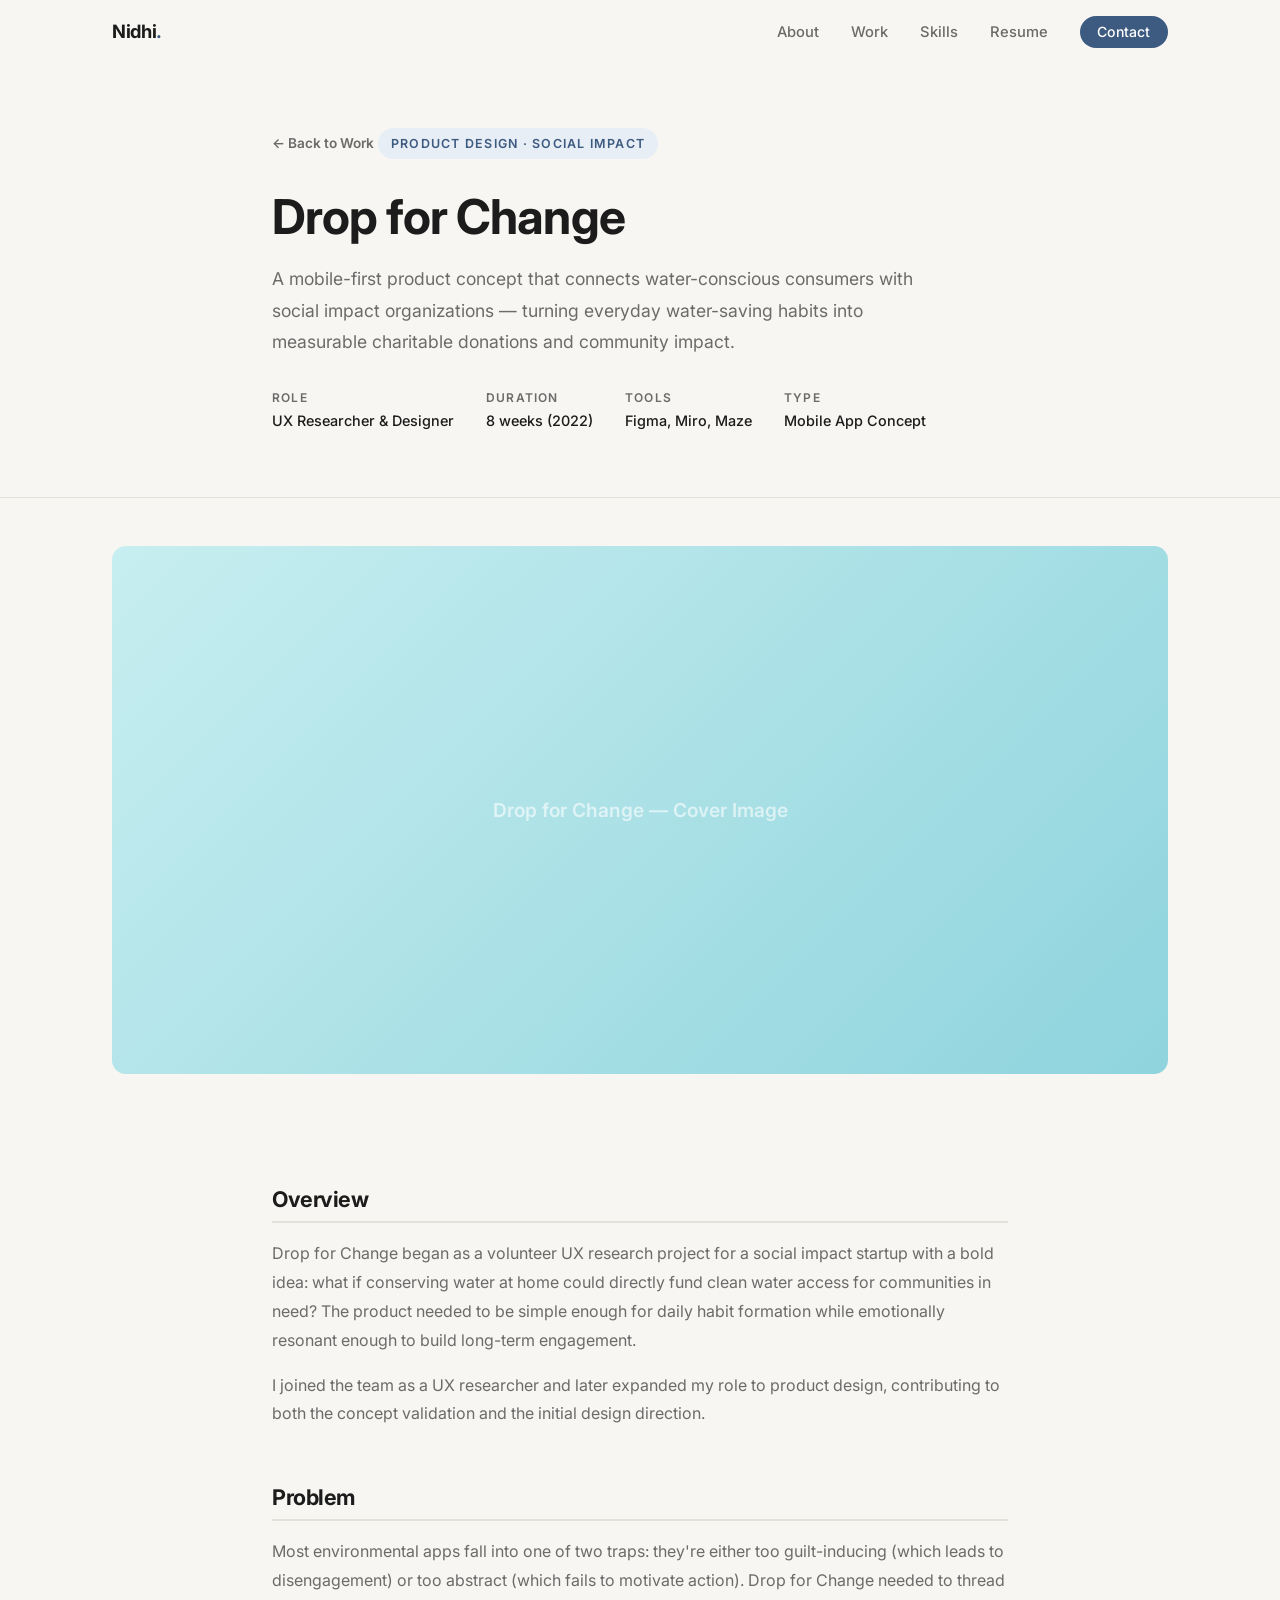
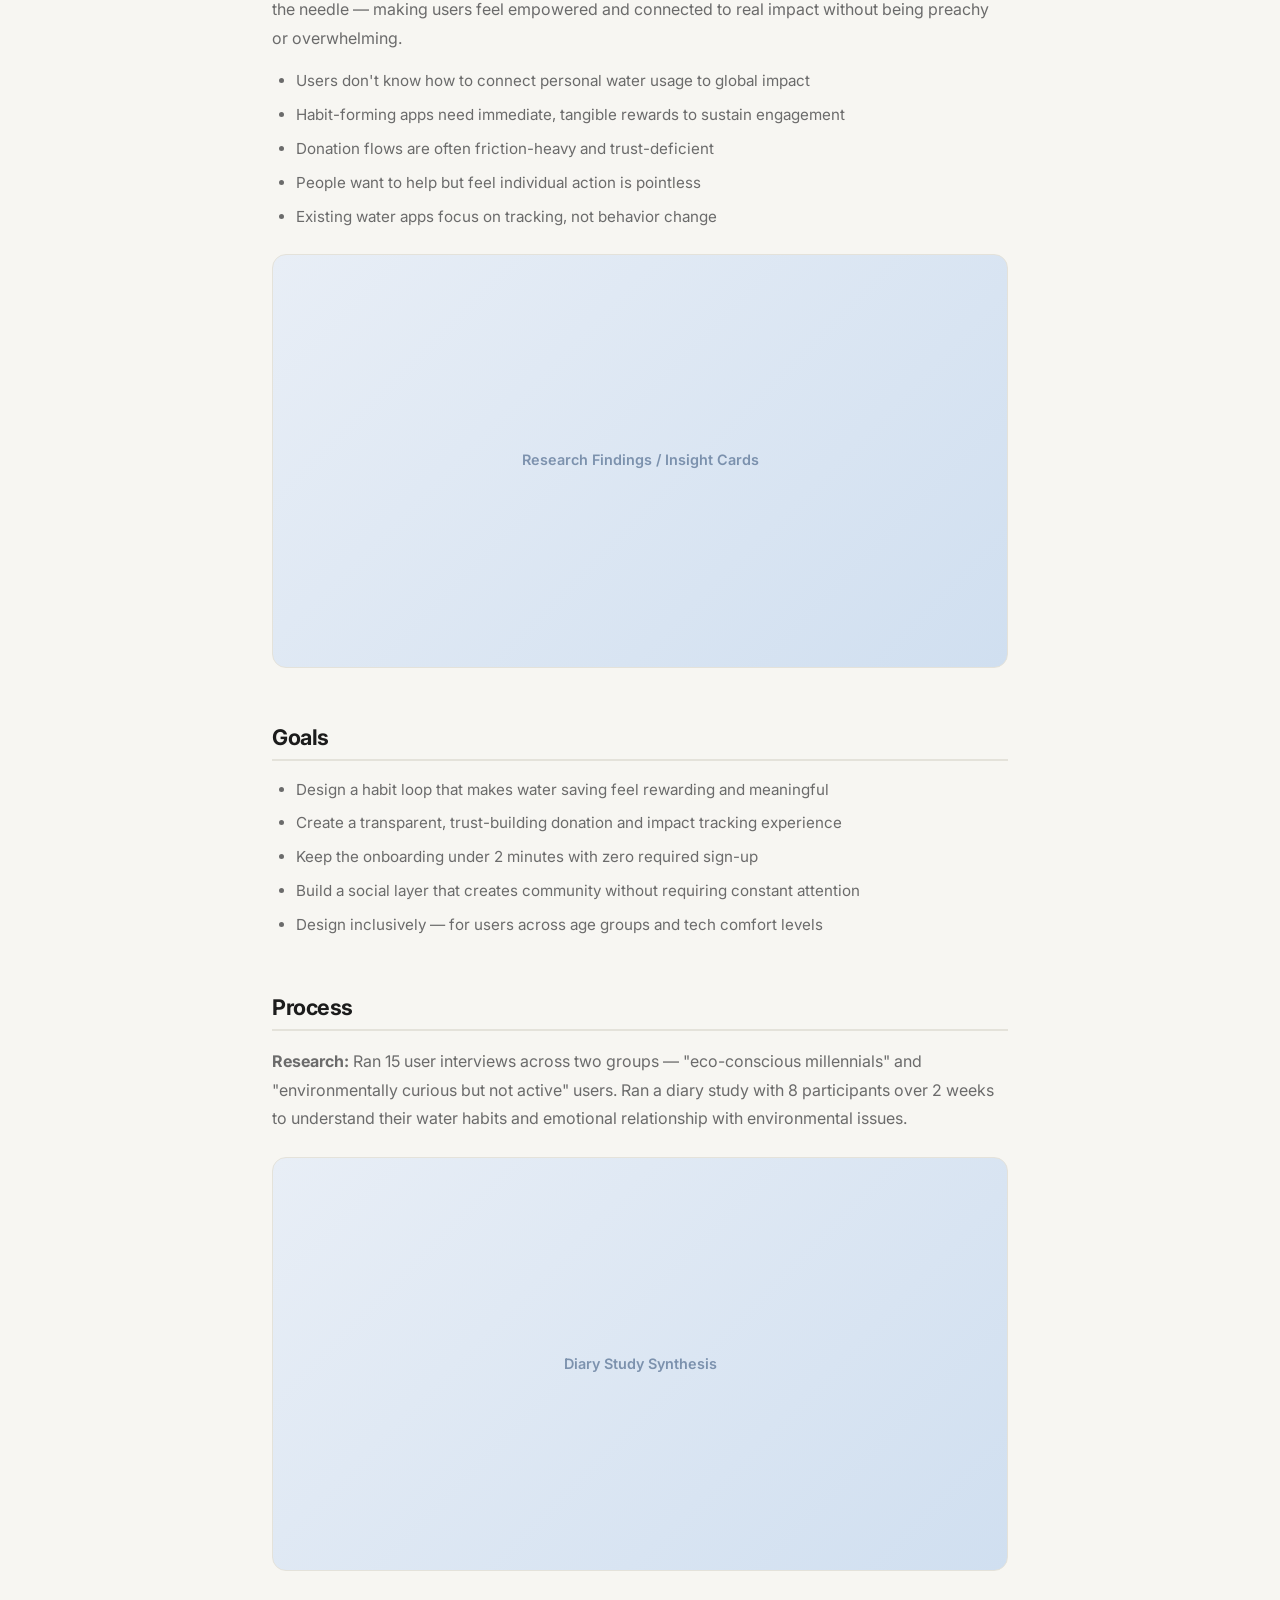
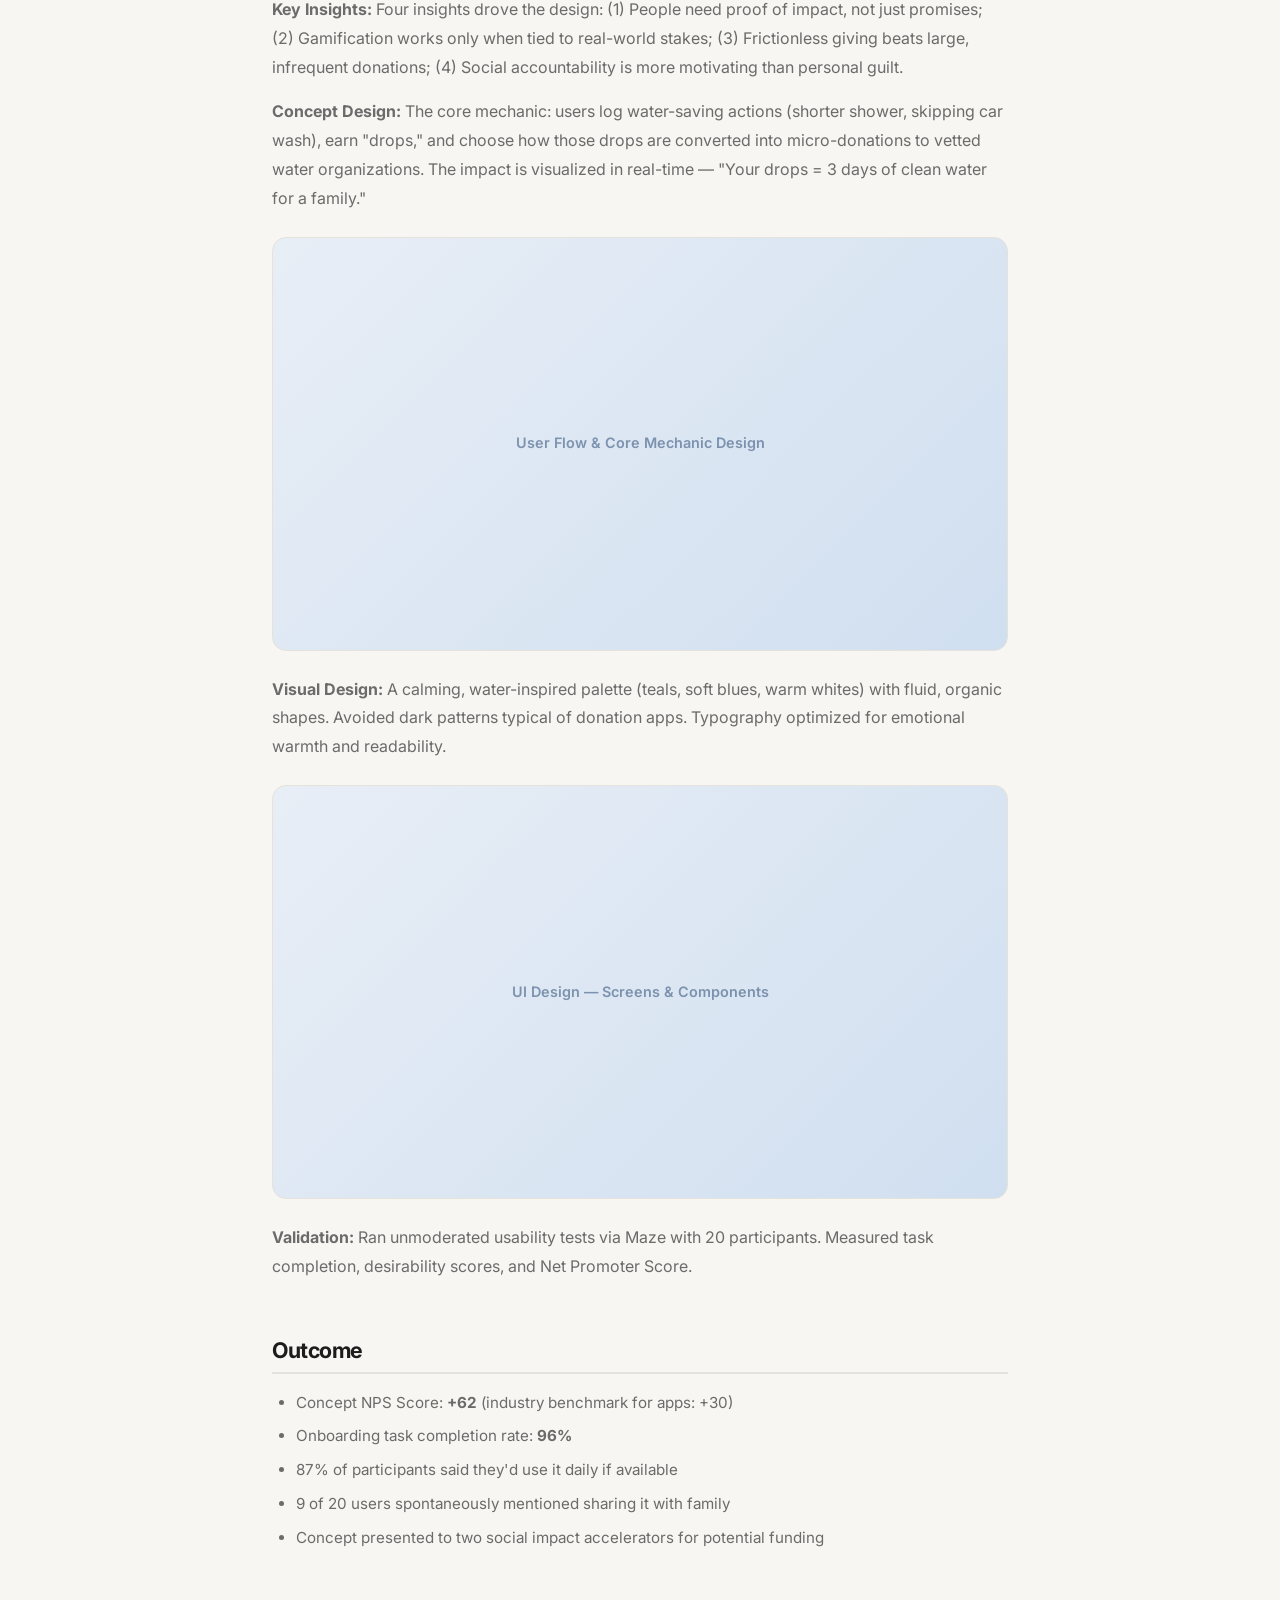
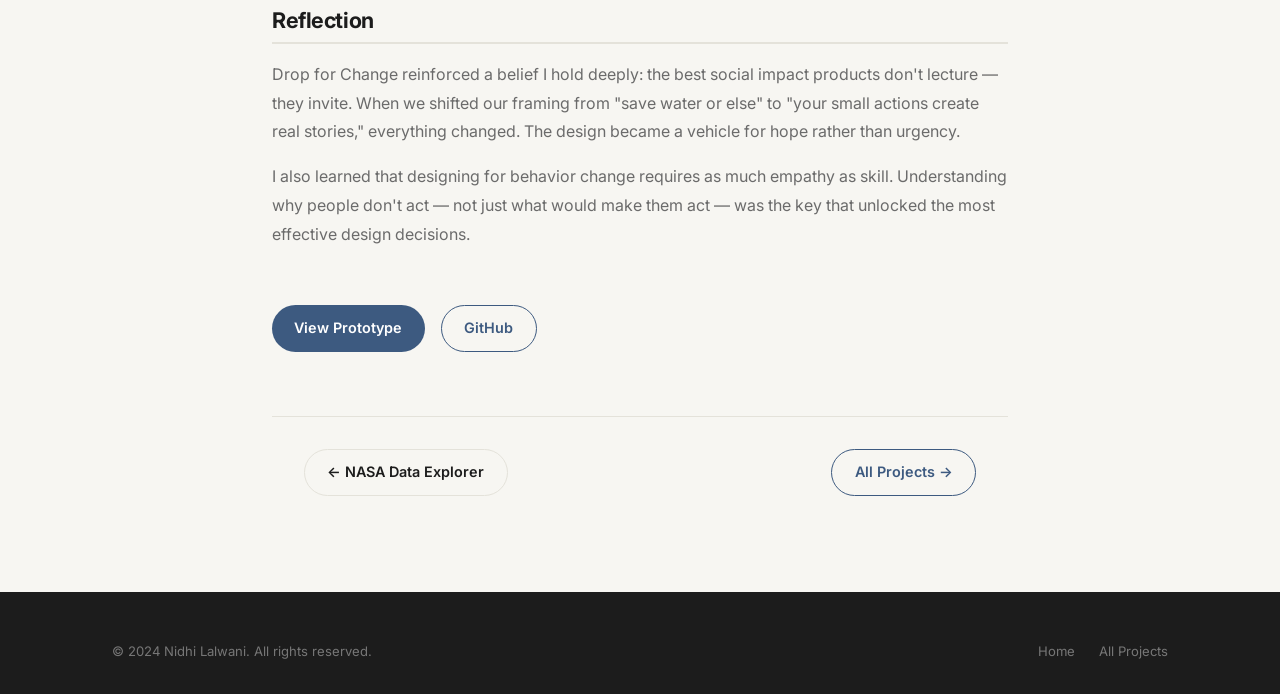
==== projects/drop-for-change.html @ 54950e8b "Add portfolio website: index.html, style.css, script.js, and 5 project pages Agent-Logs-Url: https:/" ====
<!DOCTYPE html>
<html lang="en">
<head>
  <meta charset="UTF-8" />
  <meta name="viewport" content="width=device-width, initial-scale=1.0" />
  <meta name="description" content="Drop for Change — Case Study by Nidhi Lalwani" />
  <title>Drop for Change — Nidhi Lalwani</title>
  <link rel="preconnect" href="https://fonts.googleapis.com" />
  <link rel="preconnect" href="https://fonts.gstatic.com" crossorigin />
  <link href="https://fonts.googleapis.com/css2?family=Inter:wght@400;500;600;700;800&display=swap" rel="stylesheet" />
  <link rel="stylesheet" href="../style.css" />
</head>
<body>

  <!-- Navigation -->
  <nav id="main-nav">
    <div class="nav-inner">
      <a href="../index.html" class="nav-logo">Nidhi<span>.</span></a>
      <ul class="nav-links">
        <li><a href="../index.html#about">About</a></li>
        <li><a href="../index.html#projects">Work</a></li>
        <li><a href="../index.html#skills">Skills</a></li>
        <li><a href="../index.html#resume">Resume</a></li>
        <li><a href="../index.html#contact" class="btn-nav">Contact</a></li>
      </ul>
      <button class="hamburger" id="hamburger" aria-label="Toggle menu">
        <span></span><span></span><span></span>
      </button>
    </div>
    <div class="mobile-nav" id="mobile-nav">
      <a href="../index.html#about">About</a>
      <a href="../index.html#projects">Work</a>
      <a href="../index.html#skills">Skills</a>
      <a href="../index.html#resume">Resume</a>
      <a href="../index.html#contact">Contact</a>
    </div>
  </nav>

  <!-- Project Hero -->
  <div class="project-hero">
    <div class="project-hero-inner">
      <a href="../index.html#projects" class="project-back">← Back to Work</a>
      <span class="project-hero-tag">Product Design · Social Impact</span>
      <h1>Drop for Change</h1>
      <p class="overview">
        A mobile-first product concept that connects water-conscious consumers with
        social impact organizations — turning everyday water-saving habits into
        measurable charitable donations and community impact.
      </p>
      <div class="project-meta">
        <div class="meta-item"><h4>Role</h4><p>UX Researcher &amp; Designer</p></div>
        <div class="meta-item"><h4>Duration</h4><p>8 weeks (2022)</p></div>
        <div class="meta-item"><h4>Tools</h4><p>Figma, Miro, Maze</p></div>
        <div class="meta-item"><h4>Type</h4><p>Mobile App Concept</p></div>
      </div>
    </div>
  </div>

  <!-- Cover Image -->
  <div class="container">
    <div class="project-cover">
      <div class="project-cover-placeholder placeholder-teal" style="border-radius: 14px;">
        Drop for Change — Cover Image
      </div>
    </div>
  </div>

  <!-- Project Content -->
  <div class="project-content">

    <div class="project-section fade-in">
      <h2>Overview</h2>
      <p>
        Drop for Change began as a volunteer UX research project for a social
        impact startup with a bold idea: what if conserving water at home could
        directly fund clean water access for communities in need? The product
        needed to be simple enough for daily habit formation while emotionally
        resonant enough to build long-term engagement.
      </p>
      <p>
        I joined the team as a UX researcher and later expanded my role to
        product design, contributing to both the concept validation and the
        initial design direction.
      </p>
    </div>

    <div class="project-section fade-in">
      <h2>Problem</h2>
      <p>
        Most environmental apps fall into one of two traps: they're either
        too guilt-inducing (which leads to disengagement) or too abstract
        (which fails to motivate action). Drop for Change needed to thread
        the needle — making users feel empowered and connected to real impact
        without being preachy or overwhelming.
      </p>
      <ul>
        <li>Users don't know how to connect personal water usage to global impact</li>
        <li>Habit-forming apps need immediate, tangible rewards to sustain engagement</li>
        <li>Donation flows are often friction-heavy and trust-deficient</li>
        <li>People want to help but feel individual action is pointless</li>
        <li>Existing water apps focus on tracking, not behavior change</li>
      </ul>
      <div class="img-placeholder-block"><span>Research Findings / Insight Cards</span></div>
    </div>

    <div class="project-section fade-in">
      <h2>Goals</h2>
      <ul>
        <li>Design a habit loop that makes water saving feel rewarding and meaningful</li>
        <li>Create a transparent, trust-building donation and impact tracking experience</li>
        <li>Keep the onboarding under 2 minutes with zero required sign-up</li>
        <li>Build a social layer that creates community without requiring constant attention</li>
        <li>Design inclusively — for users across age groups and tech comfort levels</li>
      </ul>
    </div>

    <div class="project-section fade-in">
      <h2>Process</h2>
      <p>
        <strong>Research:</strong> Ran 15 user interviews across two groups — "eco-conscious
        millennials" and "environmentally curious but not active" users. Ran a diary study
        with 8 participants over 2 weeks to understand their water habits and emotional
        relationship with environmental issues.
      </p>
      <div class="img-placeholder-block"><span>Diary Study Synthesis</span></div>
      <p>
        <strong>Key Insights:</strong> Four insights drove the design: (1) People need
        proof of impact, not just promises; (2) Gamification works only when tied to
        real-world stakes; (3) Frictionless giving beats large, infrequent donations;
        (4) Social accountability is more motivating than personal guilt.
      </p>
      <p>
        <strong>Concept Design:</strong> The core mechanic: users log water-saving actions
        (shorter shower, skipping car wash), earn "drops," and choose how those drops
        are converted into micro-donations to vetted water organizations. The impact
        is visualized in real-time — "Your drops = 3 days of clean water for a family."
      </p>
      <div class="img-placeholder-block"><span>User Flow & Core Mechanic Design</span></div>
      <p>
        <strong>Visual Design:</strong> A calming, water-inspired palette (teals, soft blues,
        warm whites) with fluid, organic shapes. Avoided dark patterns typical of
        donation apps. Typography optimized for emotional warmth and readability.
      </p>
      <div class="img-placeholder-block"><span>UI Design — Screens & Components</span></div>
      <p>
        <strong>Validation:</strong> Ran unmoderated usability tests via Maze with 20
        participants. Measured task completion, desirability scores, and Net Promoter Score.
      </p>
    </div>

    <div class="project-section fade-in">
      <h2>Outcome</h2>
      <ul>
        <li>Concept NPS Score: <strong>+62</strong> (industry benchmark for apps: +30)</li>
        <li>Onboarding task completion rate: <strong>96%</strong></li>
        <li>87% of participants said they'd use it daily if available</li>
        <li>9 of 20 users spontaneously mentioned sharing it with family</li>
        <li>Concept presented to two social impact accelerators for potential funding</li>
      </ul>
    </div>

    <div class="project-section fade-in">
      <h2>Reflection</h2>
      <p>
        Drop for Change reinforced a belief I hold deeply: the best social impact
        products don't lecture — they invite. When we shifted our framing from
        "save water or else" to "your small actions create real stories," everything
        changed. The design became a vehicle for hope rather than urgency.
      </p>
      <p>
        I also learned that designing for behavior change requires as much empathy
        as skill. Understanding why people don't act — not just what would make
        them act — was the key that unlocked the most effective design decisions.
      </p>
    </div>

    <div class="project-cta fade-in">
      <a href="#" class="btn btn-primary">View Prototype</a>
      <a href="https://github.com/nidhilalwani01" target="_blank" rel="noopener" class="btn btn-outline">GitHub</a>
    </div>

    <div class="project-nav">
      <a href="nasa-data-explorer.html" class="btn btn-ghost">← NASA Data Explorer</a>
      <a href="../index.html#projects" class="btn btn-outline">All Projects →</a>
    </div>
  </div>

  <footer>
    <div class="footer-inner">
      <div class="footer-bottom" style="border-top:none; padding-top:0;">
        <p>&copy; 2024 Nidhi Lalwani. All rights reserved.</p>
        <div class="footer-bottom-links">
          <a href="../index.html">Home</a>
          <a href="../index.html#projects">All Projects</a>
        </div>
      </div>
    </div>
  </footer>

  <script src="../script.js"></script>
</body>
</html>
---- style.css ----
/* ===========================
   CSS Variables & Reset
   =========================== */
:root {
  --bg: #f7f6f2;
  --bg-alt: #ffffff;
  --text: #1c1c1c;
  --text-muted: #6b6b6b;
  --accent: #3d5a80;
  --accent-light: #e8eef6;
  --border: #e4e2da;
  --shadow: 0 2px 16px rgba(0, 0, 0, 0.07);
  --shadow-hover: 0 6px 28px rgba(0, 0, 0, 0.13);
  --radius: 14px;
  --radius-sm: 8px;
  --font: 'Inter', -apple-system, BlinkMacSystemFont, 'Segoe UI', sans-serif;
  --transition: 0.25s ease;
}

*, *::before, *::after {
  box-sizing: border-box;
  margin: 0;
  padding: 0;
}

html {
  scroll-behavior: smooth;
  font-size: 16px;
}

body {
  font-family: var(--font);
  background-color: var(--bg);
  color: var(--text);
  line-height: 1.7;
  -webkit-font-smoothing: antialiased;
}

img {
  max-width: 100%;
  display: block;
}

a {
  color: inherit;
  text-decoration: none;
}

ul {
  list-style: none;
}

/* ===========================
   Typography
   =========================== */
h1, h2, h3, h4 {
  line-height: 1.25;
  font-weight: 700;
  letter-spacing: -0.02em;
}

h1 { font-size: clamp(2.2rem, 5vw, 3.8rem); }
h2 { font-size: clamp(1.6rem, 3vw, 2.4rem); }
h3 { font-size: 1.2rem; }

p {
  color: var(--text-muted);
  font-size: 1rem;
}

.section-label {
  font-size: 0.78rem;
  font-weight: 600;
  letter-spacing: 0.12em;
  text-transform: uppercase;
  color: var(--accent);
  margin-bottom: 0.5rem;
}

.section-title {
  margin-bottom: 1rem;
}

.section-desc {
  max-width: 540px;
  margin-bottom: 3rem;
  font-size: 1.05rem;
}

/* ===========================
   Layout
   =========================== */
.container {
  max-width: 1120px;
  margin: 0 auto;
  padding: 0 2rem;
}

section {
  padding: 5rem 0;
}

/* ===========================
   Navigation
   =========================== */
nav {
  position: fixed;
  top: 0;
  left: 0;
  right: 0;
  z-index: 1000;
  background: rgba(247, 246, 242, 0.92);
  backdrop-filter: blur(12px);
  -webkit-backdrop-filter: blur(12px);
  border-bottom: 1px solid transparent;
  transition: border-color var(--transition), box-shadow var(--transition);
}

nav.scrolled {
  border-color: var(--border);
  box-shadow: 0 1px 12px rgba(0,0,0,0.06);
}

.nav-inner {
  display: flex;
  align-items: center;
  justify-content: space-between;
  max-width: 1120px;
  margin: 0 auto;
  padding: 0 2rem;
  height: 64px;
}

.nav-logo {
  font-size: 1.15rem;
  font-weight: 700;
  color: var(--text);
  letter-spacing: -0.02em;
}

.nav-logo span {
  color: var(--accent);
}

.nav-links {
  display: flex;
  align-items: center;
  gap: 2rem;
}

.nav-links a {
  font-size: 0.92rem;
  font-weight: 500;
  color: var(--text-muted);
  transition: color var(--transition);
}

.nav-links a:hover {
  color: var(--text);
}

.nav-links .btn-nav {
  background: var(--accent);
  color: #fff;
  padding: 0.45rem 1.1rem;
  border-radius: 50px;
  font-size: 0.88rem;
  transition: opacity var(--transition);
}

.nav-links .btn-nav:hover {
  opacity: 0.85;
  color: #fff;
}

/* Hamburger */
.hamburger {
  display: none;
  flex-direction: column;
  gap: 5px;
  cursor: pointer;
  padding: 4px;
  background: none;
  border: none;
}

.hamburger span {
  display: block;
  width: 24px;
  height: 2px;
  background: var(--text);
  border-radius: 2px;
  transition: transform var(--transition), opacity var(--transition);
}

.hamburger.active span:nth-child(1) {
  transform: translateY(7px) rotate(45deg);
}
.hamburger.active span:nth-child(2) {
  opacity: 0;
}
.hamburger.active span:nth-child(3) {
  transform: translateY(-7px) rotate(-45deg);
}

/* Mobile nav */
.mobile-nav {
  display: none;
  flex-direction: column;
  background: var(--bg-alt);
  border-top: 1px solid var(--border);
  padding: 1.5rem 2rem;
  gap: 1.2rem;
}

.mobile-nav.open {
  display: flex;
}

.mobile-nav a {
  font-size: 1rem;
  font-weight: 500;
  color: var(--text-muted);
  transition: color var(--transition);
}

.mobile-nav a:hover {
  color: var(--text);
}

/* ===========================
   Buttons
   =========================== */
.btn {
  display: inline-flex;
  align-items: center;
  gap: 0.5rem;
  padding: 0.65rem 1.4rem;
  border-radius: 50px;
  font-size: 0.9rem;
  font-weight: 600;
  cursor: pointer;
  transition: all var(--transition);
  border: none;
  text-decoration: none;
}

.btn-primary {
  background: var(--accent);
  color: #fff;
}

.btn-primary:hover {
  opacity: 0.88;
  transform: translateY(-1px);
}

.btn-outline {
  background: transparent;
  color: var(--accent);
  border: 1.5px solid var(--accent);
}

.btn-outline:hover {
  background: var(--accent-light);
  transform: translateY(-1px);
}

.btn-ghost {
  background: var(--bg);
  color: var(--text);
  border: 1.5px solid var(--border);
}

.btn-ghost:hover {
  background: var(--border);
  transform: translateY(-1px);
}

/* ===========================
   Hero Section
   =========================== */
#hero {
  min-height: 100vh;
  display: flex;
  align-items: center;
  padding-top: 64px;
  background: var(--bg);
}

.hero-inner {
  display: grid;
  grid-template-columns: 1fr 1fr;
  gap: 4rem;
  align-items: center;
}

.hero-content {
  max-width: 560px;
}

.hero-badge {
  display: inline-flex;
  align-items: center;
  gap: 0.5rem;
  background: var(--accent-light);
  color: var(--accent);
  padding: 0.35rem 0.9rem;
  border-radius: 50px;
  font-size: 0.82rem;
  font-weight: 600;
  margin-bottom: 1.5rem;
}

.hero-badge::before {
  content: '';
  display: block;
  width: 6px;
  height: 6px;
  border-radius: 50%;
  background: var(--accent);
}

.hero-title {
  margin-bottom: 1.2rem;
}

.hero-title em {
  font-style: normal;
  color: var(--accent);
}

.hero-desc {
  font-size: 1.1rem;
  margin-bottom: 2rem;
  max-width: 480px;
}

.hero-cta {
  display: flex;
  gap: 1rem;
  flex-wrap: wrap;
}

.hero-image {
  position: relative;
}

.hero-image-placeholder {
  width: 100%;
  aspect-ratio: 4/5;
  background: linear-gradient(135deg, var(--accent-light) 0%, #d9e5f3 100%);
  border-radius: var(--radius);
  display: flex;
  align-items: center;
  justify-content: center;
  overflow: hidden;
}

.hero-image-placeholder .initials {
  font-size: 5rem;
  font-weight: 800;
  color: var(--accent);
  opacity: 0.3;
  letter-spacing: -0.04em;
}

.hero-stats {
  display: flex;
  gap: 2rem;
  margin-top: 3rem;
  flex-wrap: wrap;
}

.stat {
  display: flex;
  flex-direction: column;
}

.stat-number {
  font-size: 1.8rem;
  font-weight: 800;
  color: var(--text);
  letter-spacing: -0.03em;
}

.stat-label {
  font-size: 0.82rem;
  color: var(--text-muted);
}

/* ===========================
   About Section
   =========================== */
#about {
  background: var(--bg-alt);
}

.about-inner {
  display: grid;
  grid-template-columns: 1fr 1fr;
  gap: 5rem;
  align-items: start;
}

.about-image-placeholder {
  width: 100%;
  aspect-ratio: 3/4;
  background: linear-gradient(160deg, #e8eef6 0%, #d0dff0 100%);
  border-radius: var(--radius);
  display: flex;
  align-items: center;
  justify-content: center;
}

.about-image-placeholder .initials {
  font-size: 4rem;
  font-weight: 800;
  color: var(--accent);
  opacity: 0.3;
  letter-spacing: -0.04em;
}

.about-text p {
  margin-bottom: 1.2rem;
}

.about-highlights {
  margin-top: 2rem;
  display: grid;
  grid-template-columns: 1fr 1fr;
  gap: 1rem;
}

.highlight-item {
  background: var(--bg);
  border: 1px solid var(--border);
  border-radius: var(--radius-sm);
  padding: 1rem;
}

.highlight-item h4 {
  font-size: 0.9rem;
  font-weight: 600;
  margin-bottom: 0.25rem;
}

.highlight-item p {
  font-size: 0.82rem;
  color: var(--text-muted);
}

/* ===========================
   Projects Section
   =========================== */
#projects {
  background: var(--bg);
}

.projects-grid {
  display: grid;
  grid-template-columns: repeat(3, 1fr);
  gap: 1.5rem;
}

.projects-grid .project-card:first-child,
.projects-grid .project-card:nth-child(2) {
  grid-column: span 1;
}

/* Make first two cards larger */
.projects-featured {
  display: grid;
  grid-template-columns: 1fr 1fr;
  gap: 1.5rem;
  margin-bottom: 1.5rem;
}

.projects-row {
  display: grid;
  grid-template-columns: repeat(3, 1fr);
  gap: 1.5rem;
}

.project-card {
  background: var(--bg-alt);
  border: 1px solid var(--border);
  border-radius: var(--radius);
  overflow: hidden;
  transition: box-shadow var(--transition), transform var(--transition);
  display: flex;
  flex-direction: column;
}

.project-card:hover {
  box-shadow: var(--shadow-hover);
  transform: translateY(-4px);
}

.project-img {
  width: 100%;
  aspect-ratio: 16/10;
  object-fit: cover;
  display: block;
}

.project-img-placeholder {
  width: 100%;
  aspect-ratio: 16/10;
  display: flex;
  align-items: center;
  justify-content: center;
  font-size: 2.5rem;
  font-weight: 800;
  letter-spacing: -0.03em;
  opacity: 0.4;
}

.placeholder-blue   { background: linear-gradient(135deg, #c7d9f0, #9db8dd); color: #3d5a80; }
.placeholder-green  { background: linear-gradient(135deg, #c4e0d0, #8fc4a8); color: #2d6a4f; }
.placeholder-purple { background: linear-gradient(135deg, #d4c7f0, #b39bdd); color: #5a3d80; }
.placeholder-orange { background: linear-gradient(135deg, #f0dfc7, #ddb889); color: #7a4e1a; }
.placeholder-teal   { background: linear-gradient(135deg, #c7eef0, #8fd4dd); color: #1a6b7a; }

.project-body {
  padding: 1.4rem;
  display: flex;
  flex-direction: column;
  flex: 1;
}

.project-tag {
  font-size: 0.74rem;
  font-weight: 600;
  letter-spacing: 0.08em;
  text-transform: uppercase;
  color: var(--accent);
  margin-bottom: 0.5rem;
}

.project-title {
  font-size: 1.05rem;
  font-weight: 700;
  margin-bottom: 0.5rem;
  color: var(--text);
}

.project-desc {
  font-size: 0.88rem;
  color: var(--text-muted);
  line-height: 1.6;
  flex: 1;
  margin-bottom: 1rem;
}

.project-card .btn {
  align-self: flex-start;
  font-size: 0.82rem;
  padding: 0.5rem 1rem;
}

/* ===========================
   Skills Section
   =========================== */
#skills {
  background: var(--bg-alt);
}

.skills-inner {
  display: grid;
  grid-template-columns: 1fr 2fr;
  gap: 5rem;
  align-items: start;
}

.skills-categories {
  display: flex;
  flex-direction: column;
  gap: 2.5rem;
}

.skill-category h3 {
  font-size: 1rem;
  font-weight: 700;
  margin-bottom: 1rem;
  color: var(--text);
}

.skill-tags {
  display: flex;
  flex-wrap: wrap;
  gap: 0.5rem;
}

.skill-tag {
  background: var(--bg);
  border: 1px solid var(--border);
  color: var(--text);
  font-size: 0.82rem;
  font-weight: 500;
  padding: 0.35rem 0.8rem;
  border-radius: 50px;
  transition: all var(--transition);
}

.skill-tag:hover {
  background: var(--accent-light);
  border-color: var(--accent);
  color: var(--accent);
}

.skills-tools {
  display: grid;
  grid-template-columns: repeat(4, 1fr);
  gap: 1rem;
}

.tool-item {
  background: var(--bg);
  border: 1px solid var(--border);
  border-radius: var(--radius-sm);
  padding: 1.2rem 1rem;
  text-align: center;
  transition: all var(--transition);
}

.tool-item:hover {
  border-color: var(--accent);
  background: var(--accent-light);
}

.tool-icon {
  font-size: 1.8rem;
  margin-bottom: 0.5rem;
}

.tool-name {
  font-size: 0.82rem;
  font-weight: 600;
  color: var(--text);
}

/* ===========================
   Resume Section
   =========================== */
#resume {
  background: var(--bg);
}

.resume-inner {
  display: grid;
  grid-template-columns: 1fr 1fr;
  gap: 4rem;
}

.resume-col h3 {
  font-size: 1.1rem;
  font-weight: 700;
  margin-bottom: 1.5rem;
  padding-bottom: 0.75rem;
  border-bottom: 2px solid var(--border);
}

.timeline {
  display: flex;
  flex-direction: column;
  gap: 1.5rem;
}

.timeline-item {
  position: relative;
  padding-left: 1.2rem;
  border-left: 2px solid var(--border);
}

.timeline-item::before {
  content: '';
  position: absolute;
  left: -5px;
  top: 6px;
  width: 8px;
  height: 8px;
  border-radius: 50%;
  background: var(--accent);
}

.timeline-date {
  font-size: 0.78rem;
  font-weight: 600;
  color: var(--accent);
  margin-bottom: 0.2rem;
  letter-spacing: 0.05em;
}

.timeline-title {
  font-size: 0.95rem;
  font-weight: 700;
  margin-bottom: 0.15rem;
}

.timeline-org {
  font-size: 0.85rem;
  color: var(--text-muted);
  margin-bottom: 0.4rem;
}

.timeline-desc {
  font-size: 0.83rem;
  color: var(--text-muted);
  line-height: 1.5;
}

.resume-download {
  margin-top: 3rem;
  display: flex;
  justify-content: center;
}

/* ===========================
   Contact Section
   =========================== */
#contact {
  background: var(--bg-alt);
}

.contact-inner {
  display: grid;
  grid-template-columns: 1fr 1fr;
  gap: 5rem;
  align-items: start;
}

.contact-info {
  display: flex;
  flex-direction: column;
  gap: 1.5rem;
}

.contact-item {
  display: flex;
  align-items: flex-start;
  gap: 1rem;
}

.contact-icon {
  width: 42px;
  height: 42px;
  background: var(--accent-light);
  border-radius: var(--radius-sm);
  display: flex;
  align-items: center;
  justify-content: center;
  font-size: 1.1rem;
  flex-shrink: 0;
}

.contact-item-text h4 {
  font-size: 0.88rem;
  font-weight: 700;
  margin-bottom: 0.15rem;
}

.contact-item-text p {
  font-size: 0.85rem;
  color: var(--text-muted);
}

.contact-item-text a {
  font-size: 0.85rem;
  color: var(--accent);
}

.social-links {
  display: flex;
  gap: 0.75rem;
  margin-top: 0.5rem;
}

.social-link {
  width: 38px;
  height: 38px;
  border: 1.5px solid var(--border);
  border-radius: var(--radius-sm);
  display: flex;
  align-items: center;
  justify-content: center;
  font-size: 0.9rem;
  color: var(--text-muted);
  transition: all var(--transition);
}

.social-link:hover {
  border-color: var(--accent);
  color: var(--accent);
  background: var(--accent-light);
}

/* Contact Form */
.contact-form {
  display: flex;
  flex-direction: column;
  gap: 1rem;
}

.form-row {
  display: grid;
  grid-template-columns: 1fr 1fr;
  gap: 1rem;
}

.form-group {
  display: flex;
  flex-direction: column;
  gap: 0.4rem;
}

.form-group label {
  font-size: 0.82rem;
  font-weight: 600;
  color: var(--text);
}

.form-group input,
.form-group textarea,
.form-group select {
  padding: 0.7rem 1rem;
  border: 1.5px solid var(--border);
  border-radius: var(--radius-sm);
  background: var(--bg);
  font-family: var(--font);
  font-size: 0.9rem;
  color: var(--text);
  transition: border-color var(--transition), box-shadow var(--transition);
  outline: none;
}

.form-group input:focus,
.form-group textarea:focus {
  border-color: var(--accent);
  box-shadow: 0 0 0 3px rgba(61, 90, 128, 0.1);
}

.form-group textarea {
  resize: vertical;
  min-height: 120px;
}

.form-submit {
  align-self: flex-start;
}

/* ===========================
   Footer
   =========================== */
footer {
  background: var(--text);
  color: rgba(255,255,255,0.7);
  padding: 3rem 0 2rem;
}

.footer-inner {
  max-width: 1120px;
  margin: 0 auto;
  padding: 0 2rem;
}

.footer-top {
  display: flex;
  justify-content: space-between;
  align-items: flex-start;
  gap: 2rem;
  margin-bottom: 2.5rem;
  flex-wrap: wrap;
}

.footer-logo {
  font-size: 1.2rem;
  font-weight: 700;
  color: #fff;
  letter-spacing: -0.02em;
}

.footer-logo span {
  color: #8ab4e0;
}

.footer-tagline {
  font-size: 0.85rem;
  color: rgba(255,255,255,0.5);
  margin-top: 0.3rem;
}

.footer-links {
  display: flex;
  gap: 3rem;
  flex-wrap: wrap;
}

.footer-col h4 {
  font-size: 0.8rem;
  font-weight: 600;
  letter-spacing: 0.1em;
  text-transform: uppercase;
  color: rgba(255,255,255,0.4);
  margin-bottom: 1rem;
}

.footer-col ul {
  display: flex;
  flex-direction: column;
  gap: 0.6rem;
}

.footer-col ul li a {
  font-size: 0.88rem;
  color: rgba(255,255,255,0.7);
  transition: color var(--transition);
}

.footer-col ul li a:hover {
  color: #fff;
}

.footer-bottom {
  border-top: 1px solid rgba(255,255,255,0.1);
  padding-top: 1.5rem;
  display: flex;
  justify-content: space-between;
  align-items: center;
  flex-wrap: wrap;
  gap: 1rem;
}

.footer-bottom p {
  font-size: 0.82rem;
  color: rgba(255,255,255,0.4);
}

.footer-bottom-links {
  display: flex;
  gap: 1.5rem;
}

.footer-bottom-links a {
  font-size: 0.82rem;
  color: rgba(255,255,255,0.4);
  transition: color var(--transition);
}

.footer-bottom-links a:hover {
  color: rgba(255,255,255,0.8);
}

/* ===========================
   Scroll animations
   =========================== */
.fade-in {
  opacity: 0;
  transform: translateY(24px);
  transition: opacity 0.6s ease, transform 0.6s ease;
}

.fade-in.visible {
  opacity: 1;
  transform: translateY(0);
}

/* ===========================
   Project Pages
   =========================== */
.project-hero {
  padding: 8rem 0 4rem;
  background: var(--bg);
  border-bottom: 1px solid var(--border);
}

.project-hero-inner {
  max-width: 800px;
  margin: 0 auto;
  padding: 0 2rem;
}

.project-back {
  display: inline-flex;
  align-items: center;
  gap: 0.5rem;
  font-size: 0.85rem;
  font-weight: 600;
  color: var(--text-muted);
  margin-bottom: 2rem;
  transition: color var(--transition);
}

.project-back:hover {
  color: var(--accent);
}

.project-hero-tag {
  display: inline-block;
  background: var(--accent-light);
  color: var(--accent);
  font-size: 0.78rem;
  font-weight: 600;
  letter-spacing: 0.1em;
  text-transform: uppercase;
  padding: 0.3rem 0.8rem;
  border-radius: 50px;
  margin-bottom: 1rem;
}

.project-hero h1 {
  font-size: clamp(1.8rem, 4vw, 3rem);
  margin-bottom: 1rem;
}

.project-hero .overview {
  font-size: 1.1rem;
  color: var(--text-muted);
  max-width: 680px;
  line-height: 1.8;
}

.project-meta {
  display: flex;
  gap: 2rem;
  margin-top: 2rem;
  flex-wrap: wrap;
}

.meta-item h4 {
  font-size: 0.75rem;
  font-weight: 600;
  letter-spacing: 0.1em;
  text-transform: uppercase;
  color: var(--text-muted);
  margin-bottom: 0.25rem;
}

.meta-item p {
  font-size: 0.9rem;
  color: var(--text);
  font-weight: 500;
}

.project-cover {
  margin: 3rem 0;
}

.project-cover-placeholder {
  width: 100%;
  aspect-ratio: 16/8;
  border-radius: var(--radius);
  display: flex;
  align-items: center;
  justify-content: center;
  font-size: 1.2rem;
  font-weight: 600;
  color: rgba(255,255,255,0.6);
}

.project-content {
  max-width: 800px;
  margin: 0 auto;
  padding: 4rem 2rem;
}

.project-section {
  margin-bottom: 3.5rem;
}

.project-section h2 {
  font-size: 1.35rem;
  margin-bottom: 1rem;
  padding-bottom: 0.5rem;
  border-bottom: 2px solid var(--border);
}

.project-section p {
  font-size: 1rem;
  line-height: 1.8;
  color: var(--text-muted);
  margin-bottom: 1rem;
}

.project-section ul {
  list-style: disc;
  padding-left: 1.5rem;
  display: flex;
  flex-direction: column;
  gap: 0.5rem;
}

.project-section ul li {
  font-size: 0.95rem;
  color: var(--text-muted);
  line-height: 1.7;
}

.img-placeholder-block {
  width: 100%;
  aspect-ratio: 16/9;
  background: linear-gradient(135deg, var(--accent-light), #d0dff0);
  border-radius: var(--radius);
  display: flex;
  align-items: center;
  justify-content: center;
  color: var(--accent);
  font-size: 0.9rem;
  font-weight: 600;
  margin: 1.5rem 0;
  border: 1px solid var(--border);
}

.img-placeholder-block span {
  opacity: 0.6;
}

.project-cta {
  display: flex;
  gap: 1rem;
  margin-top: 2rem;
  flex-wrap: wrap;
}

.project-nav {
  border-top: 1px solid var(--border);
  padding: 2rem 0;
  margin-top: 4rem;
  max-width: 800px;
  margin-left: auto;
  margin-right: auto;
  padding-left: 2rem;
  padding-right: 2rem;
  display: flex;
  justify-content: space-between;
  gap: 1rem;
  flex-wrap: wrap;
}

/* ===========================
   Responsive
   =========================== */
@media (max-width: 900px) {
  .hero-inner {
    grid-template-columns: 1fr;
    gap: 3rem;
  }

  .hero-image {
    max-width: 360px;
    margin: 0 auto;
  }

  .about-inner {
    grid-template-columns: 1fr;
    gap: 2.5rem;
  }

  .skills-inner {
    grid-template-columns: 1fr;
    gap: 2.5rem;
  }

  .skills-tools {
    grid-template-columns: repeat(3, 1fr);
  }

  .resume-inner {
    grid-template-columns: 1fr;
    gap: 2.5rem;
  }

  .contact-inner {
    grid-template-columns: 1fr;
    gap: 2.5rem;
  }

  .projects-featured {
    grid-template-columns: 1fr;
  }

  .projects-row {
    grid-template-columns: 1fr 1fr;
  }
}

@media (max-width: 640px) {
  section {
    padding: 4rem 0;
  }

  .nav-links {
    display: none;
  }

  .hamburger {
    display: flex;
  }

  .projects-row {
    grid-template-columns: 1fr;
  }

  .form-row {
    grid-template-columns: 1fr;
  }

  .about-highlights {
    grid-template-columns: 1fr;
  }

  .skills-tools {
    grid-template-columns: repeat(2, 1fr);
  }

  .footer-top {
    flex-direction: column;
  }

  .footer-links {
    gap: 2rem;
  }

  .footer-bottom {
    flex-direction: column;
    text-align: center;
  }

  .project-meta {
    gap: 1.5rem;
  }
}

@media (max-width: 400px) {
  .container {
    padding: 0 1.25rem;
  }

  .hero-cta {
    flex-direction: column;
  }
}
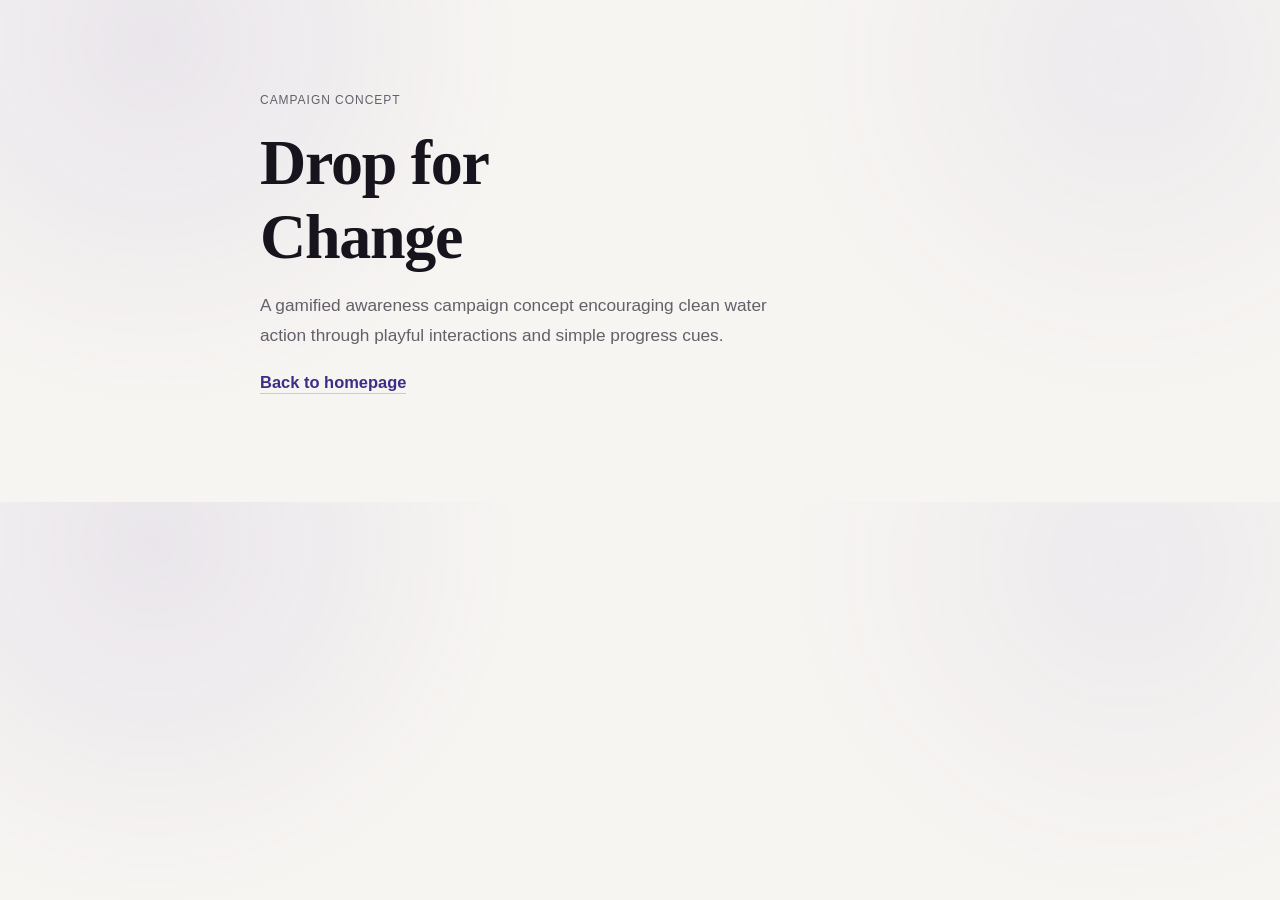
==== commit 95cbe04c: "Refactor project structure and update styles for improved UI/UX" ====
--- a/projects/drop-for-change.html
+++ b/projects/drop-for-change.html
@@ -1,202 +1,19 @@
-<!DOCTYPE html>
+<!doctype html>
 <html lang="en">
 <head>
-  <meta charset="UTF-8" />
-  <meta name="viewport" content="width=device-width, initial-scale=1.0" />
-  <meta name="description" content="Drop for Change — Case Study by Nidhi Lalwani" />
-  <title>Drop for Change — Nidhi Lalwani</title>
-  <link rel="preconnect" href="https://fonts.googleapis.com" />
-  <link rel="preconnect" href="https://fonts.gstatic.com" crossorigin />
-  <link href="https://fonts.googleapis.com/css2?family=Inter:wght@400;500;600;700;800&display=swap" rel="stylesheet" />
-  <link rel="stylesheet" href="../style.css" />
+	<meta charset="UTF-8" />
+	<meta name="viewport" content="width=device-width, initial-scale=1.0" />
+	<title>Drop for Change | Nidhi Lalwani</title>
+	<link rel="stylesheet" href="../style.css" />
 </head>
 <body>
-
-  <!-- Navigation -->
-  <nav id="main-nav">
-    <div class="nav-inner">
-      <a href="../index.html" class="nav-logo">Nidhi<span>.</span></a>
-      <ul class="nav-links">
-        <li><a href="../index.html#about">About</a></li>
-        <li><a href="../index.html#projects">Work</a></li>
-        <li><a href="../index.html#skills">Skills</a></li>
-        <li><a href="../index.html#resume">Resume</a></li>
-        <li><a href="../index.html#contact" class="btn-nav">Contact</a></li>
-      </ul>
-      <button class="hamburger" id="hamburger" aria-label="Toggle menu">
-        <span></span><span></span><span></span>
-      </button>
-    </div>
-    <div class="mobile-nav" id="mobile-nav">
-      <a href="../index.html#about">About</a>
-      <a href="../index.html#projects">Work</a>
-      <a href="../index.html#skills">Skills</a>
-      <a href="../index.html#resume">Resume</a>
-      <a href="../index.html#contact">Contact</a>
-    </div>
-  </nav>
-
-  <!-- Project Hero -->
-  <div class="project-hero">
-    <div class="project-hero-inner">
-      <a href="../index.html#projects" class="project-back">← Back to Work</a>
-      <span class="project-hero-tag">Product Design · Social Impact</span>
-      <h1>Drop for Change</h1>
-      <p class="overview">
-        A mobile-first product concept that connects water-conscious consumers with
-        social impact organizations — turning everyday water-saving habits into
-        measurable charitable donations and community impact.
-      </p>
-      <div class="project-meta">
-        <div class="meta-item"><h4>Role</h4><p>UX Researcher &amp; Designer</p></div>
-        <div class="meta-item"><h4>Duration</h4><p>8 weeks (2022)</p></div>
-        <div class="meta-item"><h4>Tools</h4><p>Figma, Miro, Maze</p></div>
-        <div class="meta-item"><h4>Type</h4><p>Mobile App Concept</p></div>
-      </div>
-    </div>
-  </div>
-
-  <!-- Cover Image -->
-  <div class="container">
-    <div class="project-cover">
-      <div class="project-cover-placeholder placeholder-teal" style="border-radius: 14px;">
-        Drop for Change — Cover Image
-      </div>
-    </div>
-  </div>
-
-  <!-- Project Content -->
-  <div class="project-content">
-
-    <div class="project-section fade-in">
-      <h2>Overview</h2>
-      <p>
-        Drop for Change began as a volunteer UX research project for a social
-        impact startup with a bold idea: what if conserving water at home could
-        directly fund clean water access for communities in need? The product
-        needed to be simple enough for daily habit formation while emotionally
-        resonant enough to build long-term engagement.
-      </p>
-      <p>
-        I joined the team as a UX researcher and later expanded my role to
-        product design, contributing to both the concept validation and the
-        initial design direction.
-      </p>
-    </div>
-
-    <div class="project-section fade-in">
-      <h2>Problem</h2>
-      <p>
-        Most environmental apps fall into one of two traps: they're either
-        too guilt-inducing (which leads to disengagement) or too abstract
-        (which fails to motivate action). Drop for Change needed to thread
-        the needle — making users feel empowered and connected to real impact
-        without being preachy or overwhelming.
-      </p>
-      <ul>
-        <li>Users don't know how to connect personal water usage to global impact</li>
-        <li>Habit-forming apps need immediate, tangible rewards to sustain engagement</li>
-        <li>Donation flows are often friction-heavy and trust-deficient</li>
-        <li>People want to help but feel individual action is pointless</li>
-        <li>Existing water apps focus on tracking, not behavior change</li>
-      </ul>
-      <div class="img-placeholder-block"><span>Research Findings / Insight Cards</span></div>
-    </div>
-
-    <div class="project-section fade-in">
-      <h2>Goals</h2>
-      <ul>
-        <li>Design a habit loop that makes water saving feel rewarding and meaningful</li>
-        <li>Create a transparent, trust-building donation and impact tracking experience</li>
-        <li>Keep the onboarding under 2 minutes with zero required sign-up</li>
-        <li>Build a social layer that creates community without requiring constant attention</li>
-        <li>Design inclusively — for users across age groups and tech comfort levels</li>
-      </ul>
-    </div>
-
-    <div class="project-section fade-in">
-      <h2>Process</h2>
-      <p>
-        <strong>Research:</strong> Ran 15 user interviews across two groups — "eco-conscious
-        millennials" and "environmentally curious but not active" users. Ran a diary study
-        with 8 participants over 2 weeks to understand their water habits and emotional
-        relationship with environmental issues.
-      </p>
-      <div class="img-placeholder-block"><span>Diary Study Synthesis</span></div>
-      <p>
-        <strong>Key Insights:</strong> Four insights drove the design: (1) People need
-        proof of impact, not just promises; (2) Gamification works only when tied to
-        real-world stakes; (3) Frictionless giving beats large, infrequent donations;
-        (4) Social accountability is more motivating than personal guilt.
-      </p>
-      <p>
-        <strong>Concept Design:</strong> The core mechanic: users log water-saving actions
-        (shorter shower, skipping car wash), earn "drops," and choose how those drops
-        are converted into micro-donations to vetted water organizations. The impact
-        is visualized in real-time — "Your drops = 3 days of clean water for a family."
-      </p>
-      <div class="img-placeholder-block"><span>User Flow & Core Mechanic Design</span></div>
-      <p>
-        <strong>Visual Design:</strong> A calming, water-inspired palette (teals, soft blues,
-        warm whites) with fluid, organic shapes. Avoided dark patterns typical of
-        donation apps. Typography optimized for emotional warmth and readability.
-      </p>
-      <div class="img-placeholder-block"><span>UI Design — Screens & Components</span></div>
-      <p>
-        <strong>Validation:</strong> Ran unmoderated usability tests via Maze with 20
-        participants. Measured task completion, desirability scores, and Net Promoter Score.
-      </p>
-    </div>
-
-    <div class="project-section fade-in">
-      <h2>Outcome</h2>
-      <ul>
-        <li>Concept NPS Score: <strong>+62</strong> (industry benchmark for apps: +30)</li>
-        <li>Onboarding task completion rate: <strong>96%</strong></li>
-        <li>87% of participants said they'd use it daily if available</li>
-        <li>9 of 20 users spontaneously mentioned sharing it with family</li>
-        <li>Concept presented to two social impact accelerators for potential funding</li>
-      </ul>
-    </div>
-
-    <div class="project-section fade-in">
-      <h2>Reflection</h2>
-      <p>
-        Drop for Change reinforced a belief I hold deeply: the best social impact
-        products don't lecture — they invite. When we shifted our framing from
-        "save water or else" to "your small actions create real stories," everything
-        changed. The design became a vehicle for hope rather than urgency.
-      </p>
-      <p>
-        I also learned that designing for behavior change requires as much empathy
-        as skill. Understanding why people don't act — not just what would make
-        them act — was the key that unlocked the most effective design decisions.
-      </p>
-    </div>
-
-    <div class="project-cta fade-in">
-      <a href="#" class="btn btn-primary">View Prototype</a>
-      <a href="https://github.com/nidhilalwani01" target="_blank" rel="noopener" class="btn btn-outline">GitHub</a>
-    </div>
-
-    <div class="project-nav">
-      <a href="nasa-data-explorer.html" class="btn btn-ghost">← NASA Data Explorer</a>
-      <a href="../index.html#projects" class="btn btn-outline">All Projects →</a>
-    </div>
-  </div>
-
-  <footer>
-    <div class="footer-inner">
-      <div class="footer-bottom" style="border-top:none; padding-top:0;">
-        <p>&copy; 2024 Nidhi Lalwani. All rights reserved.</p>
-        <div class="footer-bottom-links">
-          <a href="../index.html">Home</a>
-          <a href="../index.html#projects">All Projects</a>
-        </div>
-      </div>
-    </div>
-  </footer>
-
-  <script src="../script.js"></script>
+	<main class="section">
+		<div class="container narrow">
+			<p class="eyebrow">Campaign Concept</p>
+			<h1>Drop for Change</h1>
+			<p class="hero-copy">A gamified awareness campaign concept encouraging clean water action through playful interactions and simple progress cues.</p>
+			<p><a class="text-link" href="../index.html">Back to homepage</a></p>
+		</div>
+	</main>
 </body>
 </html>
--- a/style.css
+++ b/style.css
@@ -1,1242 +1,604 @@
-/* ===========================
-   CSS Variables & Reset
-   =========================== */
 :root {
-  --bg: #f7f6f2;
-  --bg-alt: #ffffff;
-  --text: #1c1c1c;
-  --text-muted: #6b6b6b;
-  --accent: #3d5a80;
-  --accent-light: #e8eef6;
-  --border: #e4e2da;
-  --shadow: 0 2px 16px rgba(0, 0, 0, 0.07);
-  --shadow-hover: 0 6px 28px rgba(0, 0, 0, 0.13);
-  --radius: 14px;
-  --radius-sm: 8px;
-  --font: 'Inter', -apple-system, BlinkMacSystemFont, 'Segoe UI', sans-serif;
-  --transition: 0.25s ease;
-}
-
-*, *::before, *::after {
-  box-sizing: border-box;
-  margin: 0;
-  padding: 0;
+	--bg: #f7f5f2;
+	--surface: #fffdfb;
+	--surface-alt: #f3efea;
+	--text: #231f26;
+	--muted: #645f69;
+	--line: #ddd7e1;
+	--brand: #5e4aa8;
+	--brand-strong: #402c86;
+	--brand-soft: rgba(94, 74, 168, 0.1);
+	--radius: 22px;
+	--shadow: 0 18px 40px -28px rgba(35, 31, 38, 0.22);
+}
+
+* {
+	box-sizing: border-box;
 }
 
 html {
-  scroll-behavior: smooth;
-  font-size: 16px;
+	scroll-behavior: smooth;
 }
 
 body {
-  font-family: var(--font);
-  background-color: var(--bg);
-  color: var(--text);
-  line-height: 1.7;
-  -webkit-font-smoothing: antialiased;
-}
-
-img {
-  max-width: 100%;
-  display: block;
+	margin: 0;
+	font-family: "Instrument Sans", "Segoe UI", sans-serif;
+	font-size: 1rem;
+	color: var(--text);
+	background:
+		radial-gradient(circle at 12% 8%, rgba(94, 74, 168, 0.09) 0%, transparent 30%),
+		radial-gradient(circle at 88% 12%, rgba(94, 74, 168, 0.06) 0%, transparent 28%),
+		var(--bg);
+	line-height: 1.72;
+}
+
+h1,
+h2,
+h3 {
+	margin-top: 0;
+	color: #18141d;
+	line-height: 1.15;
+}
+
+h1,
+h2 {
+	font-family: "Newsreader", Georgia, serif;
+	letter-spacing: -0.02em;
+}
+
+h1 {
+	font-size: clamp(2.75rem, 5vw, 4.9rem);
+	max-width: 13ch;
+	margin-bottom: 1.1rem;
+}
+
+h2 {
+	font-size: clamp(1.55rem, 2.2vw, 2.2rem);
+	margin-bottom: 1rem;
+}
+
+p {
+	margin-top: 0;
+	font-size: 1.03rem;
+}
+
+a,
+button {
+	transition:
+		color 0.2s ease,
+		background-color 0.2s ease,
+		border-color 0.2s ease,
+		transform 0.2s ease,
+		box-shadow 0.2s ease;
+}
+
+a:focus-visible,
+button:focus-visible {
+	outline: 3px solid rgba(94, 74, 168, 0.35);
+	outline-offset: 3px;
 }
 
 a {
-  color: inherit;
-  text-decoration: none;
-}
-
-ul {
-  list-style: none;
-}
-
-/* ===========================
-   Typography
-   =========================== */
-h1, h2, h3, h4 {
-  line-height: 1.25;
-  font-weight: 700;
-  letter-spacing: -0.02em;
-}
-
-h1 { font-size: clamp(2.2rem, 5vw, 3.8rem); }
-h2 { font-size: clamp(1.6rem, 3vw, 2.4rem); }
-h3 { font-size: 1.2rem; }
-
-p {
-  color: var(--text-muted);
-  font-size: 1rem;
-}
-
-.section-label {
-  font-size: 0.78rem;
-  font-weight: 600;
-  letter-spacing: 0.12em;
-  text-transform: uppercase;
-  color: var(--accent);
-  margin-bottom: 0.5rem;
-}
-
-.section-title {
-  margin-bottom: 1rem;
-}
-
-.section-desc {
-  max-width: 540px;
-  margin-bottom: 3rem;
-  font-size: 1.05rem;
-}
-
-/* ===========================
-   Layout
-   =========================== */
+	color: inherit;
+}
+
 .container {
-  max-width: 1120px;
-  margin: 0 auto;
-  padding: 0 2rem;
-}
-
-section {
-  padding: 5rem 0;
-}
-
-/* ===========================
-   Navigation
-   =========================== */
-nav {
-  position: fixed;
-  top: 0;
-  left: 0;
-  right: 0;
-  z-index: 1000;
-  background: rgba(247, 246, 242, 0.92);
-  backdrop-filter: blur(12px);
-  -webkit-backdrop-filter: blur(12px);
-  border-bottom: 1px solid transparent;
-  transition: border-color var(--transition), box-shadow var(--transition);
-}
-
-nav.scrolled {
-  border-color: var(--border);
-  box-shadow: 0 1px 12px rgba(0,0,0,0.06);
-}
-
-.nav-inner {
-  display: flex;
-  align-items: center;
-  justify-content: space-between;
-  max-width: 1120px;
-  margin: 0 auto;
-  padding: 0 2rem;
-  height: 64px;
-}
-
-.nav-logo {
-  font-size: 1.15rem;
-  font-weight: 700;
-  color: var(--text);
-  letter-spacing: -0.02em;
-}
-
-.nav-logo span {
-  color: var(--accent);
-}
-
-.nav-links {
-  display: flex;
-  align-items: center;
-  gap: 2rem;
-}
-
-.nav-links a {
-  font-size: 0.92rem;
-  font-weight: 500;
-  color: var(--text-muted);
-  transition: color var(--transition);
-}
-
-.nav-links a:hover {
-  color: var(--text);
-}
-
-.nav-links .btn-nav {
-  background: var(--accent);
-  color: #fff;
-  padding: 0.45rem 1.1rem;
-  border-radius: 50px;
-  font-size: 0.88rem;
-  transition: opacity var(--transition);
-}
-
-.nav-links .btn-nav:hover {
-  opacity: 0.85;
-  color: #fff;
-}
-
-/* Hamburger */
-.hamburger {
-  display: none;
-  flex-direction: column;
-  gap: 5px;
-  cursor: pointer;
-  padding: 4px;
-  background: none;
-  border: none;
-}
-
-.hamburger span {
-  display: block;
-  width: 24px;
-  height: 2px;
-  background: var(--text);
-  border-radius: 2px;
-  transition: transform var(--transition), opacity var(--transition);
-}
-
-.hamburger.active span:nth-child(1) {
-  transform: translateY(7px) rotate(45deg);
-}
-.hamburger.active span:nth-child(2) {
-  opacity: 0;
-}
-.hamburger.active span:nth-child(3) {
-  transform: translateY(-7px) rotate(-45deg);
-}
-
-/* Mobile nav */
-.mobile-nav {
-  display: none;
-  flex-direction: column;
-  background: var(--bg-alt);
-  border-top: 1px solid var(--border);
-  padding: 1.5rem 2rem;
-  gap: 1.2rem;
-}
-
-.mobile-nav.open {
-  display: flex;
-}
-
-.mobile-nav a {
-  font-size: 1rem;
-  font-weight: 500;
-  color: var(--text-muted);
-  transition: color var(--transition);
-}
-
-.mobile-nav a:hover {
-  color: var(--text);
-}
-
-/* ===========================
-   Buttons
-   =========================== */
+	width: min(1100px, 92vw);
+	margin: 0 auto;
+}
+
+.narrow {
+	width: min(760px, 92vw);
+}
+
+.section {
+	padding: clamp(4.5rem, 7vw, 7rem) 0;
+}
+
+.skip-link {
+	position: absolute;
+	left: 1rem;
+	top: -200%;
+	background: #18141d;
+	color: #ffffff;
+	padding: 0.5rem 0.75rem;
+	border-radius: 8px;
+	z-index: 1000;
+}
+
+.skip-link:focus {
+	top: 1rem;
+}
+
+.site-header {
+	position: sticky;
+	top: 0;
+	backdrop-filter: blur(14px);
+	background: rgba(247, 245, 242, 0.82);
+	border-bottom: 1px solid rgba(221, 215, 225, 0.75);
+	z-index: 50;
+}
+
+.nav-wrap {
+	min-height: 80px;
+	display: flex;
+	align-items: center;
+	justify-content: space-between;
+	gap: 1rem;
+}
+
+.nav-actions {
+	display: flex;
+	align-items: center;
+	gap: 1rem;
+	margin-left: auto;
+}
+
+.brand {
+	display: inline-flex;
+	align-items: center;
+	font-weight: 700;
+	font-size: 1.05rem;
+	text-decoration: none;
+	letter-spacing: 0.02em;
+	color: var(--text);
+}
+
+.brand-mark {
+	width: 34px;
+	height: 34px;
+	border-radius: 10px;
+	object-fit: cover;
+	flex-shrink: 0;
+	box-shadow: 0 8px 18px -16px rgba(35, 31, 38, 0.35);
+}
+
+.site-nav ul {
+	list-style: none;
+	display: flex;
+	gap: 1.4rem;
+	margin: 0;
+	padding: 0;
+}
+
+.site-nav a {
+	text-decoration: none;
+	color: var(--muted);
+	font-weight: 500;
+	font-size: 0.95rem;
+	padding: 0.25rem 0;
+}
+
+.site-nav a:hover,
+.site-nav a:focus-visible {
+	color: var(--text);
+}
+
+.nav-toggle {
+	border: 1px solid var(--line);
+	background: var(--surface);
+	border-radius: 999px;
+	padding: 0.55rem 0.95rem;
+	color: var(--text);
+	box-shadow: 0 6px 16px -12px rgba(35, 31, 38, 0.25);
+	display: none;
+	align-items: center;
+	gap: 0.6rem;
+	cursor: pointer;
+}
+
+.nav-toggle-lines {
+	display: inline-flex;
+	flex-direction: column;
+	gap: 3px;
+}
+
+.nav-toggle-lines span {
+	display: block;
+	width: 18px;
+	height: 2px;
+	border-radius: 999px;
+	background: currentColor;
+}
+
+.hero {
+	padding-top: clamp(4.5rem, 7vw, 7rem);
+}
+
+.hero-grid {
+	display: grid;
+	grid-template-columns: minmax(0, 1.25fr) minmax(280px, 0.85fr);
+	gap: clamp(1.5rem, 3vw, 2.5rem);
+	align-items: center;
+}
+
+.eyebrow {
+	text-transform: uppercase;
+	letter-spacing: 0.08em;
+	font-size: 0.75rem;
+	color: var(--muted);
+	margin: 0 0 1rem;
+}
+
+.hero-copy {
+	max-width: 58ch;
+	color: var(--muted);
+	font-size: 1.08rem;
+}
+
+.hero-actions {
+	margin-top: 2rem;
+	display: flex;
+	flex-wrap: wrap;
+	gap: 0.85rem;
+}
+
 .btn {
-  display: inline-flex;
-  align-items: center;
-  gap: 0.5rem;
-  padding: 0.65rem 1.4rem;
-  border-radius: 50px;
-  font-size: 0.9rem;
-  font-weight: 600;
-  cursor: pointer;
-  transition: all var(--transition);
-  border: none;
-  text-decoration: none;
+	display: inline-flex;
+	align-items: center;
+	justify-content: center;
+	padding: 0.8rem 1.15rem;
+	border-radius: 999px;
+	font-weight: 600;
+	text-decoration: none;
+	border: 1px solid transparent;
+	min-height: 48px;
+}
+
+.btn:hover,
+.btn:focus-visible {
+	transform: translateY(-2px);
+	box-shadow: 0 14px 26px -18px rgba(35, 31, 38, 0.35);
 }
 
 .btn-primary {
-  background: var(--accent);
-  color: #fff;
-}
-
-.btn-primary:hover {
-  opacity: 0.88;
-  transform: translateY(-1px);
-}
-
-.btn-outline {
-  background: transparent;
-  color: var(--accent);
-  border: 1.5px solid var(--accent);
-}
-
-.btn-outline:hover {
-  background: var(--accent-light);
-  transform: translateY(-1px);
-}
-
-.btn-ghost {
-  background: var(--bg);
-  color: var(--text);
-  border: 1.5px solid var(--border);
-}
-
-.btn-ghost:hover {
-  background: var(--border);
-  transform: translateY(-1px);
-}
-
-/* ===========================
-   Hero Section
-   =========================== */
-#hero {
-  min-height: 100vh;
-  display: flex;
-  align-items: center;
-  padding-top: 64px;
-  background: var(--bg);
-}
-
-.hero-inner {
-  display: grid;
-  grid-template-columns: 1fr 1fr;
-  gap: 4rem;
-  align-items: center;
-}
-
-.hero-content {
-  max-width: 560px;
-}
-
-.hero-badge {
-  display: inline-flex;
-  align-items: center;
-  gap: 0.5rem;
-  background: var(--accent-light);
-  color: var(--accent);
-  padding: 0.35rem 0.9rem;
-  border-radius: 50px;
-  font-size: 0.82rem;
-  font-weight: 600;
-  margin-bottom: 1.5rem;
-}
-
-.hero-badge::before {
-  content: '';
-  display: block;
-  width: 6px;
-  height: 6px;
-  border-radius: 50%;
-  background: var(--accent);
-}
-
-.hero-title {
-  margin-bottom: 1.2rem;
-}
-
-.hero-title em {
-  font-style: normal;
-  color: var(--accent);
-}
-
-.hero-desc {
-  font-size: 1.1rem;
-  margin-bottom: 2rem;
-  max-width: 480px;
-}
-
-.hero-cta {
-  display: flex;
-  gap: 1rem;
-  flex-wrap: wrap;
-}
-
-.hero-image {
-  position: relative;
-}
-
-.hero-image-placeholder {
-  width: 100%;
-  aspect-ratio: 4/5;
-  background: linear-gradient(135deg, var(--accent-light) 0%, #d9e5f3 100%);
-  border-radius: var(--radius);
-  display: flex;
-  align-items: center;
-  justify-content: center;
-  overflow: hidden;
-}
-
-.hero-image-placeholder .initials {
-  font-size: 5rem;
-  font-weight: 800;
-  color: var(--accent);
-  opacity: 0.3;
-  letter-spacing: -0.04em;
-}
-
-.hero-stats {
-  display: flex;
-  gap: 2rem;
-  margin-top: 3rem;
-  flex-wrap: wrap;
-}
-
-.stat {
-  display: flex;
-  flex-direction: column;
-}
-
-.stat-number {
-  font-size: 1.8rem;
-  font-weight: 800;
-  color: var(--text);
-  letter-spacing: -0.03em;
-}
-
-.stat-label {
-  font-size: 0.82rem;
-  color: var(--text-muted);
-}
-
-/* ===========================
-   About Section
-   =========================== */
-#about {
-  background: var(--bg-alt);
-}
-
-.about-inner {
-  display: grid;
-  grid-template-columns: 1fr 1fr;
-  gap: 5rem;
-  align-items: start;
-}
-
-.about-image-placeholder {
-  width: 100%;
-  aspect-ratio: 3/4;
-  background: linear-gradient(160deg, #e8eef6 0%, #d0dff0 100%);
-  border-radius: var(--radius);
-  display: flex;
-  align-items: center;
-  justify-content: center;
-}
-
-.about-image-placeholder .initials {
-  font-size: 4rem;
-  font-weight: 800;
-  color: var(--accent);
-  opacity: 0.3;
-  letter-spacing: -0.04em;
-}
-
-.about-text p {
-  margin-bottom: 1.2rem;
-}
-
-.about-highlights {
-  margin-top: 2rem;
-  display: grid;
-  grid-template-columns: 1fr 1fr;
-  gap: 1rem;
-}
-
-.highlight-item {
-  background: var(--bg);
-  border: 1px solid var(--border);
-  border-radius: var(--radius-sm);
-  padding: 1rem;
-}
-
-.highlight-item h4 {
-  font-size: 0.9rem;
-  font-weight: 600;
-  margin-bottom: 0.25rem;
-}
-
-.highlight-item p {
-  font-size: 0.82rem;
-  color: var(--text-muted);
-}
-
-/* ===========================
-   Projects Section
-   =========================== */
-#projects {
-  background: var(--bg);
-}
-
-.projects-grid {
-  display: grid;
-  grid-template-columns: repeat(3, 1fr);
-  gap: 1.5rem;
-}
-
-.projects-grid .project-card:first-child,
-.projects-grid .project-card:nth-child(2) {
-  grid-column: span 1;
-}
-
-/* Make first two cards larger */
-.projects-featured {
-  display: grid;
-  grid-template-columns: 1fr 1fr;
-  gap: 1.5rem;
-  margin-bottom: 1.5rem;
-}
-
-.projects-row {
-  display: grid;
-  grid-template-columns: repeat(3, 1fr);
-  gap: 1.5rem;
-}
+	background: var(--brand);
+	color: #ffffff;
+	box-shadow: 0 12px 26px -18px rgba(94, 74, 168, 0.65);
+}
+
+.btn-primary:hover,
+.btn-primary:focus-visible {
+	background: var(--brand-strong);
+}
+
+.btn-secondary {
+	border-color: var(--line);
+	background: var(--surface);
+	color: var(--text);
+}
+
+.hero-panel {
+	background:
+		linear-gradient(180deg, rgba(255, 255, 255, 0.98) 0%, rgba(243, 239, 234, 0.92) 100%);
+	border: 1px solid rgba(221, 215, 225, 0.95);
+	border-radius: calc(var(--radius) + 2px);
+	padding: 1.5rem;
+	box-shadow: var(--shadow);
+}
+
+.hero-panel h2 {
+	font-size: 1.35rem;
+	margin-bottom: 0.75rem;
+}
+
+.hero-panel ul {
+	padding-left: 1rem;
+	margin: 0;
+	color: var(--muted);
+}
+
+.hero-panel li + li {
+	margin-top: 0.55rem;
+}
+
+.section-heading-row {
+	display: flex;
+	justify-content: space-between;
+	align-items: end;
+	gap: 1rem;
+	flex-wrap: wrap;
+	margin-bottom: 1.25rem;
+}
+
+.section-intro {
+	max-width: 48ch;
+	margin-bottom: 0;
+	color: var(--muted);
+	font-size: 0.98rem;
+}
+
+.text-link {
+	text-decoration: none;
+	color: var(--brand-strong);
+	font-weight: 600;
+	padding-bottom: 0.15rem;
+	border-bottom: 1px solid rgba(94, 74, 168, 0.28);
+}
+
+.project-grid {
+	margin-top: 0;
+	display: grid;
+	grid-template-columns: repeat(auto-fit, minmax(250px, 1fr));
+	gap: 1.2rem;
+}
+
 
 .project-card {
-  background: var(--bg-alt);
-  border: 1px solid var(--border);
-  border-radius: var(--radius);
-  overflow: hidden;
-  transition: box-shadow var(--transition), transform var(--transition);
-  display: flex;
-  flex-direction: column;
-}
-
-.project-card:hover {
-  box-shadow: var(--shadow-hover);
-  transform: translateY(-4px);
-}
-
-.project-img {
-  width: 100%;
-  aspect-ratio: 16/10;
-  object-fit: cover;
-  display: block;
-}
-
-.project-img-placeholder {
-  width: 100%;
-  aspect-ratio: 16/10;
-  display: flex;
-  align-items: center;
-  justify-content: center;
-  font-size: 2.5rem;
-  font-weight: 800;
-  letter-spacing: -0.03em;
-  opacity: 0.4;
-}
-
-.placeholder-blue   { background: linear-gradient(135deg, #c7d9f0, #9db8dd); color: #3d5a80; }
-.placeholder-green  { background: linear-gradient(135deg, #c4e0d0, #8fc4a8); color: #2d6a4f; }
-.placeholder-purple { background: linear-gradient(135deg, #d4c7f0, #b39bdd); color: #5a3d80; }
-.placeholder-orange { background: linear-gradient(135deg, #f0dfc7, #ddb889); color: #7a4e1a; }
-.placeholder-teal   { background: linear-gradient(135deg, #c7eef0, #8fd4dd); color: #1a6b7a; }
+	height: 100%;
+}
+
+.project-card-link {
+	display: grid;
+	grid-template-rows: auto 1fr;
+	height: 100%;
+	text-decoration: none;
+	color: inherit;
+	background: var(--surface);
+	border: 1px solid rgba(221, 215, 225, 0.9);
+	border-radius: var(--radius);
+	box-shadow: 0 10px 26px -22px rgba(35, 31, 38, 0.2);
+	overflow: hidden;
+	transition:
+		border-color 0.2s ease,
+		transform 0.2s ease,
+		box-shadow 0.2s ease,
+		background-color 0.2s ease;
+}
+
+.project-card-link:hover,
+.project-card-link:focus-visible {
+	border-color: rgba(94, 74, 168, 0.28);
+	transform: translateY(-3px);
+	box-shadow: 0 18px 34px -24px rgba(35, 31, 38, 0.28);
+}
+
+.project-media {
+	margin: 0;
+	display: flex;
+	align-items: center;
+	justify-content: center;
+	padding: clamp(0.6rem, 1.6vw, 1rem);
+	background: linear-gradient(180deg, rgba(94, 74, 168, 0.08), rgba(94, 74, 168, 0.02));
+	aspect-ratio: 16 / 10;
+	overflow: hidden;
+}
+
+.project-media img {
+	display: block;
+	width: 100%;
+	height: 100%;
+	max-width: 100%;
+	max-height: 100%;
+	object-fit: contain;
+	object-position: center;
+	border-radius: 12px;
+	transition: transform 0.28s ease;
+}
+
+.project-card-link:hover .project-media img,
+.project-card-link:focus-visible .project-media img {
+	transform: scale(1.015);
+}
 
 .project-body {
-  padding: 1.4rem;
-  display: flex;
-  flex-direction: column;
-  flex: 1;
-}
-
-.project-tag {
-  font-size: 0.74rem;
-  font-weight: 600;
-  letter-spacing: 0.08em;
-  text-transform: uppercase;
-  color: var(--accent);
-  margin-bottom: 0.5rem;
-}
-
-.project-title {
-  font-size: 1.05rem;
-  font-weight: 700;
-  margin-bottom: 0.5rem;
-  color: var(--text);
-}
-
-.project-desc {
-  font-size: 0.88rem;
-  color: var(--text-muted);
-  line-height: 1.6;
-  flex: 1;
-  margin-bottom: 1rem;
-}
-
-.project-card .btn {
-  align-self: flex-start;
-  font-size: 0.82rem;
-  padding: 0.5rem 1rem;
-}
-
-/* ===========================
-   Skills Section
-   =========================== */
-#skills {
-  background: var(--bg-alt);
-}
-
-.skills-inner {
-  display: grid;
-  grid-template-columns: 1fr 2fr;
-  gap: 5rem;
-  align-items: start;
-}
-
-.skills-categories {
-  display: flex;
-  flex-direction: column;
-  gap: 2.5rem;
-}
-
-.skill-category h3 {
-  font-size: 1rem;
-  font-weight: 700;
-  margin-bottom: 1rem;
-  color: var(--text);
-}
-
-.skill-tags {
-  display: flex;
-  flex-wrap: wrap;
-  gap: 0.5rem;
-}
-
-.skill-tag {
-  background: var(--bg);
-  border: 1px solid var(--border);
-  color: var(--text);
-  font-size: 0.82rem;
-  font-weight: 500;
-  padding: 0.35rem 0.8rem;
-  border-radius: 50px;
-  transition: all var(--transition);
-}
-
-.skill-tag:hover {
-  background: var(--accent-light);
-  border-color: var(--accent);
-  color: var(--accent);
-}
-
-.skills-tools {
-  display: grid;
-  grid-template-columns: repeat(4, 1fr);
-  gap: 1rem;
-}
-
-.tool-item {
-  background: var(--bg);
-  border: 1px solid var(--border);
-  border-radius: var(--radius-sm);
-  padding: 1.2rem 1rem;
-  text-align: center;
-  transition: all var(--transition);
-}
-
-.tool-item:hover {
-  border-color: var(--accent);
-  background: var(--accent-light);
-}
-
-.tool-icon {
-  font-size: 1.8rem;
-  margin-bottom: 0.5rem;
-}
-
-.tool-name {
-  font-size: 0.82rem;
-  font-weight: 600;
-  color: var(--text);
-}
-
-/* ===========================
-   Resume Section
-   =========================== */
-#resume {
-  background: var(--bg);
-}
-
-.resume-inner {
-  display: grid;
-  grid-template-columns: 1fr 1fr;
-  gap: 4rem;
-}
-
-.resume-col h3 {
-  font-size: 1.1rem;
-  font-weight: 700;
-  margin-bottom: 1.5rem;
-  padding-bottom: 0.75rem;
-  border-bottom: 2px solid var(--border);
+	display: grid;
+	gap: 1rem;
+	padding: 1.35rem;
+}
+
+.project-meta {
+	display: grid;
+	gap: 0.45rem;
+}
+
+.project-year {
+	margin: 0;
+	color: var(--muted);
+	font-size: 0.85rem;
+	font-weight: 600;
+	text-transform: uppercase;
+	letter-spacing: 0.08em;
+}
+
+.project-meta h3 {
+	margin: 0;
+	font-size: 1.15rem;
+	line-height: 1.25;
+	color: var(--text);
+}
+
+.project-summary {
+	margin: 0;
+	color: var(--muted);
+	font-size: 0.98rem;
+	min-height: 3.2em;
+}
+
+.project-tags {
+	display: flex;
+	flex-wrap: wrap;
+	gap: 0.5rem;
+	list-style: none;
+	padding: 0;
+	margin: 0;
+}
+
+.project-tags li {
+	padding: 0.38rem 0.65rem;
+	border-radius: 999px;
+	border: 1px solid rgba(221, 215, 225, 0.95);
+	background: rgba(255, 255, 255, 0.72);
+	font-size: 0.82rem;
+	color: var(--muted);
+}
+
+.project-action {
+	display: inline-flex;
+	justify-self: start;
+	align-items: center;
+	gap: 0.35rem;
+	font-weight: 600;
+	font-size: 0.94rem;
+	color: var(--brand-strong);
+}
+
+.project-action::after {
+	content: "→";
+	transition: transform 0.2s ease;
+}
+
+.project-card-link:hover .project-action::after,
+.project-card-link:focus-visible .project-action::after {
+	transform: translateX(2px);
+}
+
+.chip-group {
+	display: flex;
+	flex-wrap: wrap;
+	gap: 0.7rem;
+	margin-top: 0.3rem;
+}
+
+.chip {
+	border: 1px solid rgba(221, 215, 225, 0.95);
+	background: var(--surface);
+	border-radius: 999px;
+	padding: 0.52rem 0.88rem;
+	font-size: 0.93rem;
+	color: var(--text);
+	box-shadow: 0 8px 18px -16px rgba(35, 31, 38, 0.18);
 }
 
 .timeline {
-  display: flex;
-  flex-direction: column;
-  gap: 1.5rem;
-}
-
-.timeline-item {
-  position: relative;
-  padding-left: 1.2rem;
-  border-left: 2px solid var(--border);
-}
-
-.timeline-item::before {
-  content: '';
-  position: absolute;
-  left: -5px;
-  top: 6px;
-  width: 8px;
-  height: 8px;
-  border-radius: 50%;
-  background: var(--accent);
-}
-
-.timeline-date {
-  font-size: 0.78rem;
-  font-weight: 600;
-  color: var(--accent);
-  margin-bottom: 0.2rem;
-  letter-spacing: 0.05em;
-}
-
-.timeline-title {
-  font-size: 0.95rem;
-  font-weight: 700;
-  margin-bottom: 0.15rem;
-}
-
-.timeline-org {
-  font-size: 0.85rem;
-  color: var(--text-muted);
-  margin-bottom: 0.4rem;
-}
-
-.timeline-desc {
-  font-size: 0.83rem;
-  color: var(--text-muted);
-  line-height: 1.5;
-}
-
-.resume-download {
-  margin-top: 3rem;
-  display: flex;
-  justify-content: center;
-}
-
-/* ===========================
-   Contact Section
-   =========================== */
-#contact {
-  background: var(--bg-alt);
-}
-
-.contact-inner {
-  display: grid;
-  grid-template-columns: 1fr 1fr;
-  gap: 5rem;
-  align-items: start;
-}
-
-.contact-info {
-  display: flex;
-  flex-direction: column;
-  gap: 1.5rem;
-}
-
-.contact-item {
-  display: flex;
-  align-items: flex-start;
-  gap: 1rem;
-}
-
-.contact-icon {
-  width: 42px;
-  height: 42px;
-  background: var(--accent-light);
-  border-radius: var(--radius-sm);
-  display: flex;
-  align-items: center;
-  justify-content: center;
-  font-size: 1.1rem;
-  flex-shrink: 0;
-}
-
-.contact-item-text h4 {
-  font-size: 0.88rem;
-  font-weight: 700;
-  margin-bottom: 0.15rem;
-}
-
-.contact-item-text p {
-  font-size: 0.85rem;
-  color: var(--text-muted);
-}
-
-.contact-item-text a {
-  font-size: 0.85rem;
-  color: var(--accent);
-}
-
-.social-links {
-  display: flex;
-  gap: 0.75rem;
-  margin-top: 0.5rem;
-}
-
-.social-link {
-  width: 38px;
-  height: 38px;
-  border: 1.5px solid var(--border);
-  border-radius: var(--radius-sm);
-  display: flex;
-  align-items: center;
-  justify-content: center;
-  font-size: 0.9rem;
-  color: var(--text-muted);
-  transition: all var(--transition);
-}
-
-.social-link:hover {
-  border-color: var(--accent);
-  color: var(--accent);
-  background: var(--accent-light);
-}
-
-/* Contact Form */
-.contact-form {
-  display: flex;
-  flex-direction: column;
-  gap: 1rem;
-}
-
-.form-row {
-  display: grid;
-  grid-template-columns: 1fr 1fr;
-  gap: 1rem;
-}
-
-.form-group {
-  display: flex;
-  flex-direction: column;
-  gap: 0.4rem;
-}
-
-.form-group label {
-  font-size: 0.82rem;
-  font-weight: 600;
-  color: var(--text);
-}
-
-.form-group input,
-.form-group textarea,
-.form-group select {
-  padding: 0.7rem 1rem;
-  border: 1.5px solid var(--border);
-  border-radius: var(--radius-sm);
-  background: var(--bg);
-  font-family: var(--font);
-  font-size: 0.9rem;
-  color: var(--text);
-  transition: border-color var(--transition), box-shadow var(--transition);
-  outline: none;
-}
-
-.form-group input:focus,
-.form-group textarea:focus {
-  border-color: var(--accent);
-  box-shadow: 0 0 0 3px rgba(61, 90, 128, 0.1);
-}
-
-.form-group textarea {
-  resize: vertical;
-  min-height: 120px;
-}
-
-.form-submit {
-  align-self: flex-start;
-}
-
-/* ===========================
-   Footer
-   =========================== */
-footer {
-  background: var(--text);
-  color: rgba(255,255,255,0.7);
-  padding: 3rem 0 2rem;
-}
-
-.footer-inner {
-  max-width: 1120px;
-  margin: 0 auto;
-  padding: 0 2rem;
-}
-
-.footer-top {
-  display: flex;
-  justify-content: space-between;
-  align-items: flex-start;
-  gap: 2rem;
-  margin-bottom: 2.5rem;
-  flex-wrap: wrap;
-}
-
-.footer-logo {
-  font-size: 1.2rem;
-  font-weight: 700;
-  color: #fff;
-  letter-spacing: -0.02em;
-}
-
-.footer-logo span {
-  color: #8ab4e0;
-}
-
-.footer-tagline {
-  font-size: 0.85rem;
-  color: rgba(255,255,255,0.5);
-  margin-top: 0.3rem;
-}
-
-.footer-links {
-  display: flex;
-  gap: 3rem;
-  flex-wrap: wrap;
-}
-
-.footer-col h4 {
-  font-size: 0.8rem;
-  font-weight: 600;
-  letter-spacing: 0.1em;
-  text-transform: uppercase;
-  color: rgba(255,255,255,0.4);
-  margin-bottom: 1rem;
-}
-
-.footer-col ul {
-  display: flex;
-  flex-direction: column;
-  gap: 0.6rem;
-}
-
-.footer-col ul li a {
-  font-size: 0.88rem;
-  color: rgba(255,255,255,0.7);
-  transition: color var(--transition);
-}
-
-.footer-col ul li a:hover {
-  color: #fff;
-}
-
-.footer-bottom {
-  border-top: 1px solid rgba(255,255,255,0.1);
-  padding-top: 1.5rem;
-  display: flex;
-  justify-content: space-between;
-  align-items: center;
-  flex-wrap: wrap;
-  gap: 1rem;
-}
-
-.footer-bottom p {
-  font-size: 0.82rem;
-  color: rgba(255,255,255,0.4);
-}
-
-.footer-bottom-links {
-  display: flex;
-  gap: 1.5rem;
-}
-
-.footer-bottom-links a {
-  font-size: 0.82rem;
-  color: rgba(255,255,255,0.4);
-  transition: color var(--transition);
-}
-
-.footer-bottom-links a:hover {
-  color: rgba(255,255,255,0.8);
-}
-
-/* ===========================
-   Scroll animations
-   =========================== */
-.fade-in {
-  opacity: 0;
-  transform: translateY(24px);
-  transition: opacity 0.6s ease, transform 0.6s ease;
-}
-
-.fade-in.visible {
-  opacity: 1;
-  transform: translateY(0);
-}
-
-/* ===========================
-   Project Pages
-   =========================== */
-.project-hero {
-  padding: 8rem 0 4rem;
-  background: var(--bg);
-  border-bottom: 1px solid var(--border);
-}
-
-.project-hero-inner {
-  max-width: 800px;
-  margin: 0 auto;
-  padding: 0 2rem;
-}
-
-.project-back {
-  display: inline-flex;
-  align-items: center;
-  gap: 0.5rem;
-  font-size: 0.85rem;
-  font-weight: 600;
-  color: var(--text-muted);
-  margin-bottom: 2rem;
-  transition: color var(--transition);
-}
-
-.project-back:hover {
-  color: var(--accent);
-}
-
-.project-hero-tag {
-  display: inline-block;
-  background: var(--accent-light);
-  color: var(--accent);
-  font-size: 0.78rem;
-  font-weight: 600;
-  letter-spacing: 0.1em;
-  text-transform: uppercase;
-  padding: 0.3rem 0.8rem;
-  border-radius: 50px;
-  margin-bottom: 1rem;
-}
-
-.project-hero h1 {
-  font-size: clamp(1.8rem, 4vw, 3rem);
-  margin-bottom: 1rem;
-}
-
-.project-hero .overview {
-  font-size: 1.1rem;
-  color: var(--text-muted);
-  max-width: 680px;
-  line-height: 1.8;
-}
-
-.project-meta {
-  display: flex;
-  gap: 2rem;
-  margin-top: 2rem;
-  flex-wrap: wrap;
-}
-
-.meta-item h4 {
-  font-size: 0.75rem;
-  font-weight: 600;
-  letter-spacing: 0.1em;
-  text-transform: uppercase;
-  color: var(--text-muted);
-  margin-bottom: 0.25rem;
-}
-
-.meta-item p {
-  font-size: 0.9rem;
-  color: var(--text);
-  font-weight: 500;
-}
-
-.project-cover {
-  margin: 3rem 0;
-}
-
-.project-cover-placeholder {
-  width: 100%;
-  aspect-ratio: 16/8;
-  border-radius: var(--radius);
-  display: flex;
-  align-items: center;
-  justify-content: center;
-  font-size: 1.2rem;
-  font-weight: 600;
-  color: rgba(255,255,255,0.6);
-}
-
-.project-content {
-  max-width: 800px;
-  margin: 0 auto;
-  padding: 4rem 2rem;
-}
-
-.project-section {
-  margin-bottom: 3.5rem;
-}
-
-.project-section h2 {
-  font-size: 1.35rem;
-  margin-bottom: 1rem;
-  padding-bottom: 0.5rem;
-  border-bottom: 2px solid var(--border);
-}
-
-.project-section p {
-  font-size: 1rem;
-  line-height: 1.8;
-  color: var(--text-muted);
-  margin-bottom: 1rem;
-}
-
-.project-section ul {
-  list-style: disc;
-  padding-left: 1.5rem;
-  display: flex;
-  flex-direction: column;
-  gap: 0.5rem;
-}
-
-.project-section ul li {
-  font-size: 0.95rem;
-  color: var(--text-muted);
-  line-height: 1.7;
-}
-
-.img-placeholder-block {
-  width: 100%;
-  aspect-ratio: 16/9;
-  background: linear-gradient(135deg, var(--accent-light), #d0dff0);
-  border-radius: var(--radius);
-  display: flex;
-  align-items: center;
-  justify-content: center;
-  color: var(--accent);
-  font-size: 0.9rem;
-  font-weight: 600;
-  margin: 1.5rem 0;
-  border: 1px solid var(--border);
-}
-
-.img-placeholder-block span {
-  opacity: 0.6;
-}
-
-.project-cta {
-  display: flex;
-  gap: 1rem;
-  margin-top: 2rem;
-  flex-wrap: wrap;
-}
-
-.project-nav {
-  border-top: 1px solid var(--border);
-  padding: 2rem 0;
-  margin-top: 4rem;
-  max-width: 800px;
-  margin-left: auto;
-  margin-right: auto;
-  padding-left: 2rem;
-  padding-right: 2rem;
-  display: flex;
-  justify-content: space-between;
-  gap: 1rem;
-  flex-wrap: wrap;
-}
-
-/* ===========================
-   Responsive
-   =========================== */
+	border-left: 1px solid rgba(94, 74, 168, 0.22);
+	padding-left: 1.25rem;
+	display: grid;
+	gap: 1.2rem;
+}
+
+.timeline article {
+	position: relative;
+	padding: 0.15rem 0 0.15rem 0.75rem;
+}
+
+.timeline article::before {
+	content: "";
+	position: absolute;
+	left: -1.35rem;
+	top: 0.45rem;
+	width: 0.65rem;
+	height: 0.65rem;
+	border-radius: 50%;
+	background: var(--brand);
+	box-shadow: 0 0 0 6px var(--brand-soft);
+}
+
+.meta {
+	margin: 0.15rem 0 0.55rem;
+	color: var(--muted);
+	font-size: 0.94rem;
+}
+
+.site-footer {
+	border-top: 1px solid rgba(221, 215, 225, 0.9);
+	padding: 1.8rem 0 2.8rem;
+	color: var(--muted);
+	background: linear-gradient(180deg, rgba(255, 255, 255, 0) 0%, rgba(243, 239, 234, 0.42) 100%);
+	font-size: 0.95rem;
+}
+
+.site-footer p {
+	margin: 0;
+}
+
 @media (max-width: 900px) {
-  .hero-inner {
-    grid-template-columns: 1fr;
-    gap: 3rem;
-  }
-
-  .hero-image {
-    max-width: 360px;
-    margin: 0 auto;
-  }
-
-  .about-inner {
-    grid-template-columns: 1fr;
-    gap: 2.5rem;
-  }
-
-  .skills-inner {
-    grid-template-columns: 1fr;
-    gap: 2.5rem;
-  }
-
-  .skills-tools {
-    grid-template-columns: repeat(3, 1fr);
-  }
-
-  .resume-inner {
-    grid-template-columns: 1fr;
-    gap: 2.5rem;
-  }
-
-  .contact-inner {
-    grid-template-columns: 1fr;
-    gap: 2.5rem;
-  }
-
-  .projects-featured {
-    grid-template-columns: 1fr;
-  }
-
-  .projects-row {
-    grid-template-columns: 1fr 1fr;
-  }
-}
-
-@media (max-width: 640px) {
-  section {
-    padding: 4rem 0;
-  }
-
-  .nav-links {
-    display: none;
-  }
-
-  .hamburger {
-    display: flex;
-  }
-
-  .projects-row {
-    grid-template-columns: 1fr;
-  }
-
-  .form-row {
-    grid-template-columns: 1fr;
-  }
-
-  .about-highlights {
-    grid-template-columns: 1fr;
-  }
-
-  .skills-tools {
-    grid-template-columns: repeat(2, 1fr);
-  }
-
-  .footer-top {
-    flex-direction: column;
-  }
-
-  .footer-links {
-    gap: 2rem;
-  }
-
-  .footer-bottom {
-    flex-direction: column;
-    text-align: center;
-  }
-
-  .project-meta {
-    gap: 1.5rem;
-  }
-}
-
-@media (max-width: 400px) {
-  .container {
-    padding: 0 1.25rem;
-  }
-
-  .hero-cta {
-    flex-direction: column;
-  }
-}
+	.hero-grid {
+		grid-template-columns: 1fr;
+	}
+
+	.hero-panel {
+		max-width: 620px;
+	}
+
+	.project-grid {
+		grid-template-columns: repeat(auto-fit, minmax(220px, 1fr));
+	}
+}
+
+@media (max-width: 760px) {
+	.section {
+		padding: 3.75rem 0;
+	}
+
+	.brand-mark {
+		width: 30px;
+		height: 30px;
+	}
+
+	.nav-toggle {
+		display: inline-flex;
+	}
+
+	.nav-toggle-label {
+		font-size: 0.95rem;
+	}
+
+	.nav-actions {
+		margin-left: 0;
+	}
+
+	.site-nav {
+		position: absolute;
+		top: 72px;
+		right: 0;
+		left: 0;
+		width: 100%;
+		background: var(--surface);
+		border: 1px solid var(--line);
+		border-radius: 18px;
+		padding: 0.9rem;
+		display: none;
+		box-shadow: 0 18px 36px -26px rgba(35, 31, 38, 0.32);
+	}
+
+	.site-nav ul {
+		flex-direction: column;
+		gap: 0.5rem;
+		align-items: stretch;
+	}
+
+	.site-nav a {
+		display: block;
+		padding: 0.65rem 0.2rem;
+	}
+
+	.site-nav[data-open="true"] {
+		display: block;
+	}
+
+	.hero {
+		padding-top: 3.75rem;
+	}
+
+	.hero-actions {
+		flex-direction: column;
+		align-items: stretch;
+	}
+
+	.btn {
+		width: 100%;
+	}
+
+	.section-heading-row {
+		align-items: flex-start;
+	}
+
+	.project-body {
+		padding: 1.15rem;
+	}
+
+	.project-media {
+		aspect-ratio: 4 / 3;
+	}
+}
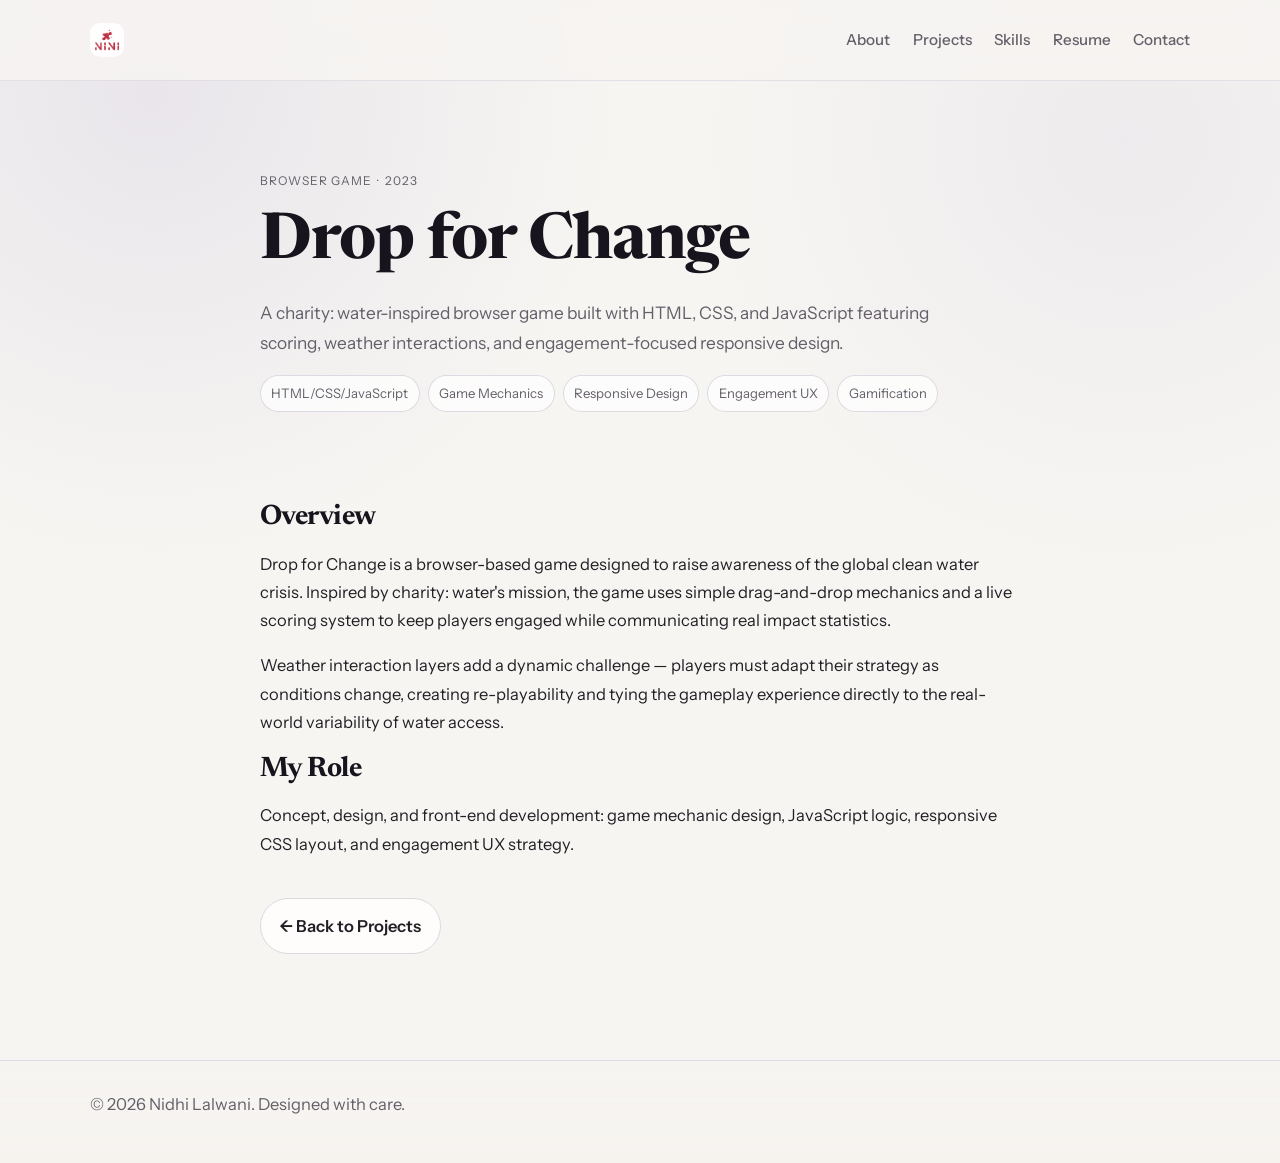
==== commit a45272cc: "Upgrade all 5 project pages with full layout, header, footer, and accessible navigation Agent-Logs-U" ====
--- a/projects/drop-for-change.html
+++ b/projects/drop-for-change.html
@@ -3,17 +3,95 @@
 <head>
 	<meta charset="UTF-8" />
 	<meta name="viewport" content="width=device-width, initial-scale=1.0" />
+	<meta
+		name="description"
+		content="Drop for Change – a charity: water-inspired browser game built with HTML, CSS, and JavaScript featuring scoring, weather interactions, and responsive design."
+	/>
 	<title>Drop for Change | Nidhi Lalwani</title>
+	<link rel="preconnect" href="https://fonts.googleapis.com" />
+	<link rel="preconnect" href="https://fonts.gstatic.com" crossorigin />
+	<link
+		href="https://fonts.googleapis.com/css2?family=Instrument+Sans:wght@400;500;600;700&family=Newsreader:opsz,wght@6..72,500;6..72,700&display=swap"
+		rel="stylesheet"
+	/>
 	<link rel="stylesheet" href="../style.css" />
 </head>
 <body>
-	<main class="section">
-		<div class="container narrow">
-			<p class="eyebrow">Campaign Concept</p>
-			<h1>Drop for Change</h1>
-			<p class="hero-copy">A gamified awareness campaign concept encouraging clean water action through playful interactions and simple progress cues.</p>
-			<p><a class="text-link" href="../index.html">Back to homepage</a></p>
+	<!-- Skip link lets keyboard users jump straight to content -->
+	<a class="skip-link" href="#main-content">Skip to main content</a>
+
+	<header class="site-header">
+		<div class="container nav-wrap">
+			<a class="brand" href="../index.html" aria-label="Nidhi Lalwani home">
+				<img
+					class="brand-mark"
+					src="../img/Screenshot%202025-05-29%20134319.png"
+					alt="Nidhi Lalwani logo"
+				/>
+			</a>
+			<div class="nav-actions">
+				<button class="nav-toggle" aria-expanded="false" aria-controls="site-nav">
+					<span class="nav-toggle-lines" aria-hidden="true">
+						<span></span>
+						<span></span>
+						<span></span>
+					</span>
+					<span class="nav-toggle-label">Menu</span>
+				</button>
+				<nav id="site-nav" class="site-nav" aria-label="Primary navigation">
+					<ul>
+						<li><a href="../index.html#about">About</a></li>
+						<li><a href="../index.html#projects">Projects</a></li>
+						<li><a href="../index.html#skills">Skills</a></li>
+						<li><a href="../index.html#experience">Resume</a></li>
+						<li><a href="../index.html#contact">Contact</a></li>
+					</ul>
+				</nav>
+			</div>
 		</div>
+	</header>
+
+	<main id="main-content">
+		<!-- Project hero -->
+		<section class="section">
+			<div class="container narrow">
+				<p class="eyebrow">Browser Game &nbsp;·&nbsp; 2023</p>
+				<h1>Drop for Change</h1>
+				<p class="hero-copy">A charity: water-inspired browser game built with HTML, CSS, and JavaScript featuring scoring, weather interactions, and engagement-focused responsive design.</p>
+				<!-- Tags show the skills used on this project -->
+				<ul class="project-tags" aria-label="Skills used in this project">
+					<li>HTML/CSS/JavaScript</li>
+					<li>Game Mechanics</li>
+					<li>Responsive Design</li>
+					<li>Engagement UX</li>
+					<li>Gamification</li>
+				</ul>
+			</div>
+		</section>
+
+		<!-- Project overview -->
+		<section class="section" style="padding-top: 0;">
+			<div class="container narrow">
+				<h2>Overview</h2>
+				<p>Drop for Change is a browser-based game designed to raise awareness of the global clean water crisis. Inspired by charity: water's mission, the game uses simple drag-and-drop mechanics and a live scoring system to keep players engaged while communicating real impact statistics.</p>
+				<p>Weather interaction layers add a dynamic challenge — players must adapt their strategy as conditions change, creating re-playability and tying the gameplay experience directly to the real-world variability of water access.</p>
+
+				<h2>My Role</h2>
+				<p>Concept, design, and front-end development: game mechanic design, JavaScript logic, responsive CSS layout, and engagement UX strategy.</p>
+
+				<p style="margin-top: 2.5rem;">
+					<a class="btn btn-secondary" href="../index.html#projects">← Back to Projects</a>
+				</p>
+			</div>
+		</section>
 	</main>
+
+	<footer class="site-footer">
+		<div class="container">
+			<p>&copy; <span id="year"></span> Nidhi Lalwani. Designed with care.</p>
+		</div>
+	</footer>
+
+	<script src="../script.js"></script>
 </body>
 </html>
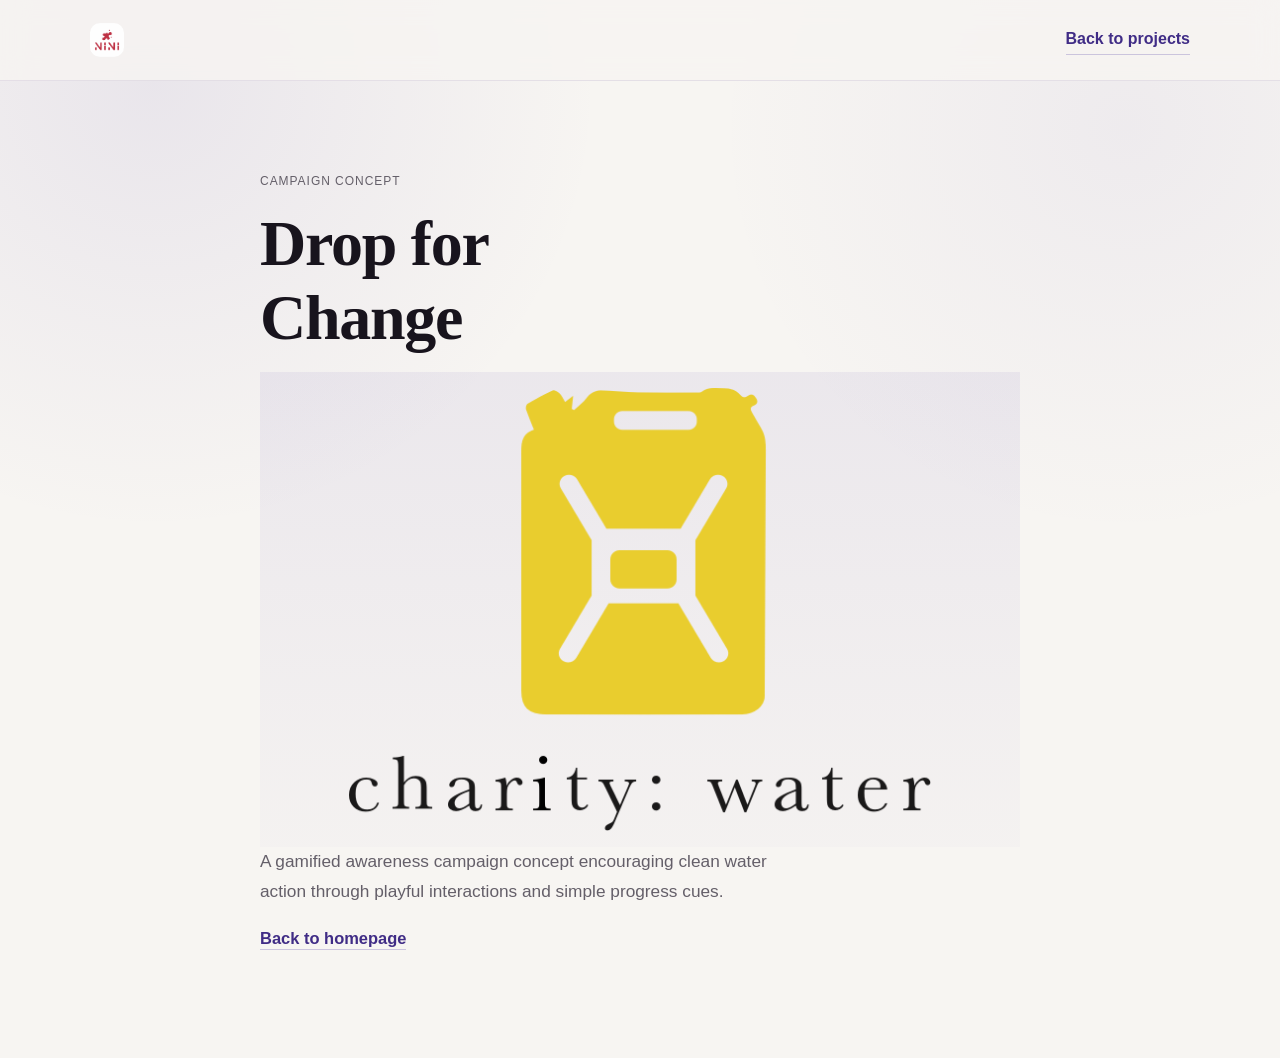
==== commit 46743987: "Add new logo image (cw_logo.png) to the project" ====
--- a/projects/drop-for-change.html
+++ b/projects/drop-for-change.html
@@ -3,23 +3,10 @@
 <head>
 	<meta charset="UTF-8" />
 	<meta name="viewport" content="width=device-width, initial-scale=1.0" />
-	<meta
-		name="description"
-		content="Drop for Change – a charity: water-inspired browser game built with HTML, CSS, and JavaScript featuring scoring, weather interactions, and responsive design."
-	/>
 	<title>Drop for Change | Nidhi Lalwani</title>
-	<link rel="preconnect" href="https://fonts.googleapis.com" />
-	<link rel="preconnect" href="https://fonts.gstatic.com" crossorigin />
-	<link
-		href="https://fonts.googleapis.com/css2?family=Instrument+Sans:wght@400;500;600;700&family=Newsreader:opsz,wght@6..72,500;6..72,700&display=swap"
-		rel="stylesheet"
-	/>
 	<link rel="stylesheet" href="../style.css" />
 </head>
 <body>
-	<!-- Skip link lets keyboard users jump straight to content -->
-	<a class="skip-link" href="#main-content">Skip to main content</a>
-
 	<header class="site-header">
 		<div class="container nav-wrap">
 			<a class="brand" href="../index.html" aria-label="Nidhi Lalwani home">
@@ -29,69 +16,22 @@
 					alt="Nidhi Lalwani logo"
 				/>
 			</a>
-			<div class="nav-actions">
-				<button class="nav-toggle" aria-expanded="false" aria-controls="site-nav">
-					<span class="nav-toggle-lines" aria-hidden="true">
-						<span></span>
-						<span></span>
-						<span></span>
-					</span>
-					<span class="nav-toggle-label">Menu</span>
-				</button>
-				<nav id="site-nav" class="site-nav" aria-label="Primary navigation">
-					<ul>
-						<li><a href="../index.html#about">About</a></li>
-						<li><a href="../index.html#projects">Projects</a></li>
-						<li><a href="../index.html#skills">Skills</a></li>
-						<li><a href="../index.html#experience">Resume</a></li>
-						<li><a href="../index.html#contact">Contact</a></li>
-					</ul>
-				</nav>
-			</div>
+			<a class="text-link" href="../index.html#projects">Back to projects</a>
 		</div>
 	</header>
-
-	<main id="main-content">
-		<!-- Project hero -->
-		<section class="section">
-			<div class="container narrow">
-				<p class="eyebrow">Browser Game &nbsp;·&nbsp; 2023</p>
-				<h1>Drop for Change</h1>
-				<p class="hero-copy">A charity: water-inspired browser game built with HTML, CSS, and JavaScript featuring scoring, weather interactions, and engagement-focused responsive design.</p>
-				<!-- Tags show the skills used on this project -->
-				<ul class="project-tags" aria-label="Skills used in this project">
-					<li>HTML/CSS/JavaScript</li>
-					<li>Game Mechanics</li>
-					<li>Responsive Design</li>
-					<li>Engagement UX</li>
-					<li>Gamification</li>
-				</ul>
-			</div>
-		</section>
-
-		<!-- Project overview -->
-		<section class="section" style="padding-top: 0;">
-			<div class="container narrow">
-				<h2>Overview</h2>
-				<p>Drop for Change is a browser-based game designed to raise awareness of the global clean water crisis. Inspired by charity: water's mission, the game uses simple drag-and-drop mechanics and a live scoring system to keep players engaged while communicating real impact statistics.</p>
-				<p>Weather interaction layers add a dynamic challenge — players must adapt their strategy as conditions change, creating re-playability and tying the gameplay experience directly to the real-world variability of water access.</p>
-
-				<h2>My Role</h2>
-				<p>Concept, design, and front-end development: game mechanic design, JavaScript logic, responsive CSS layout, and engagement UX strategy.</p>
-
-				<p style="margin-top: 2.5rem;">
-					<a class="btn btn-secondary" href="../index.html#projects">← Back to Projects</a>
-				</p>
-			</div>
-		</section>
+	<main class="section">
+		<div class="container narrow">
+			<p class="eyebrow">Campaign Concept</p>
+			<h1>Drop for Change</h1>
+			<figure class="project-media">
+				<img
+					src="../img/cw_logo.png"
+					alt="Drop for Change project visual"
+				/>
+			</figure>
+			<p class="hero-copy">A gamified awareness campaign concept encouraging clean water action through playful interactions and simple progress cues.</p>
+			<p><a class="text-link" href="../index.html">Back to homepage</a></p>
+		</div>
 	</main>
-
-	<footer class="site-footer">
-		<div class="container">
-			<p>&copy; <span id="year"></span> Nidhi Lalwani. Designed with care.</p>
-		</div>
-	</footer>
-
-	<script src="../script.js"></script>
 </body>
 </html>
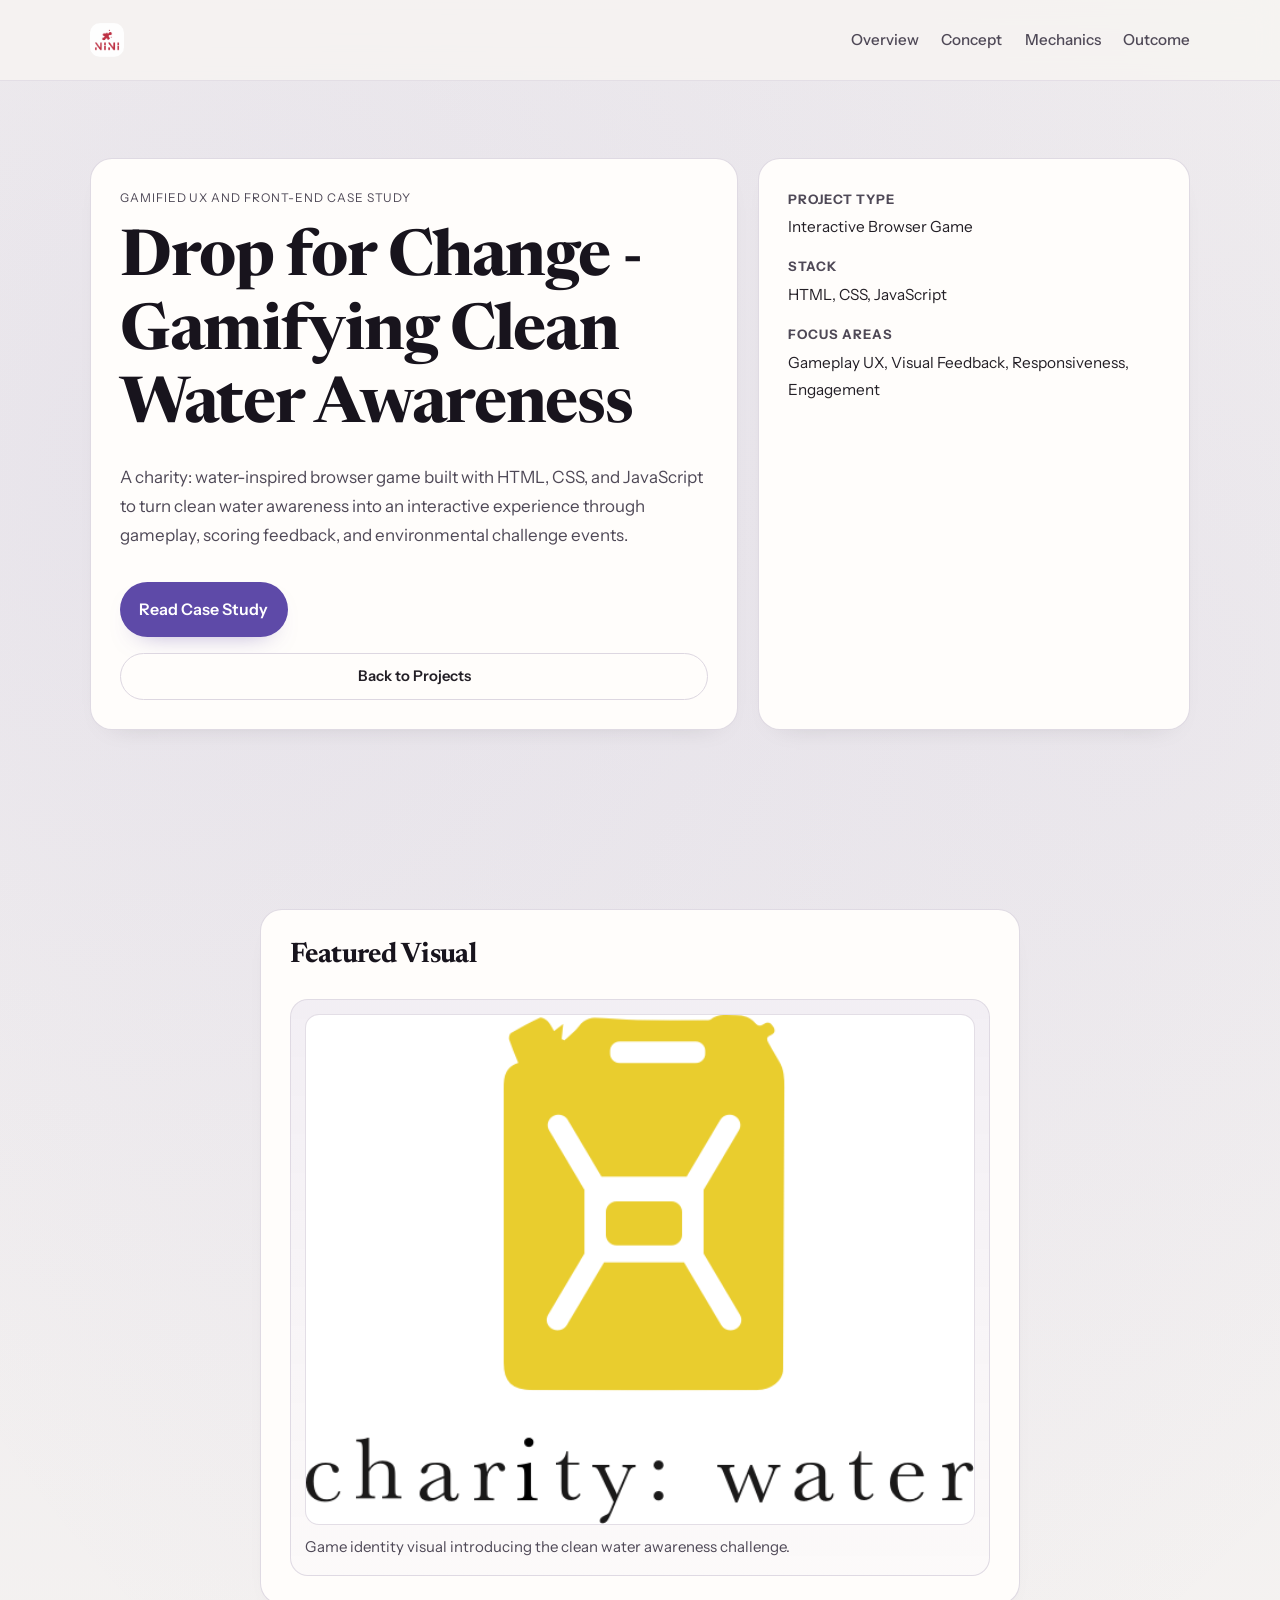
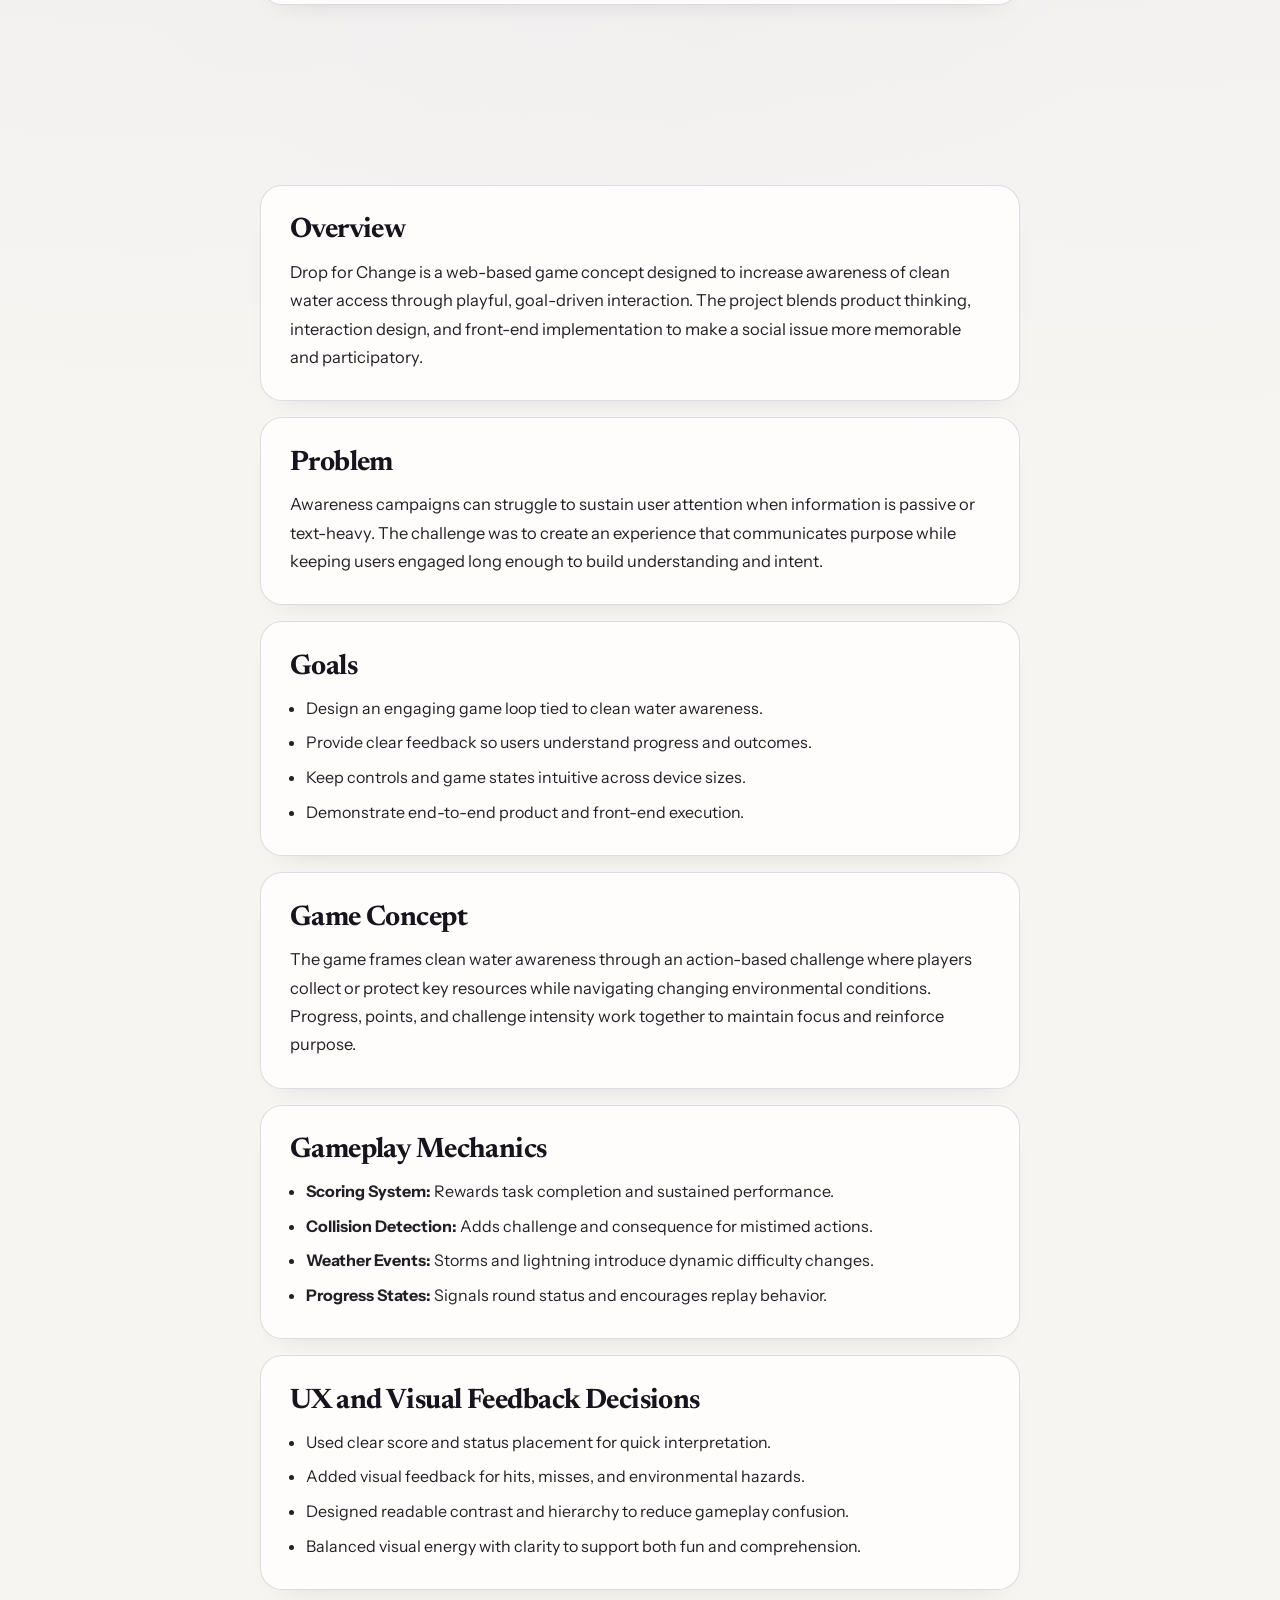
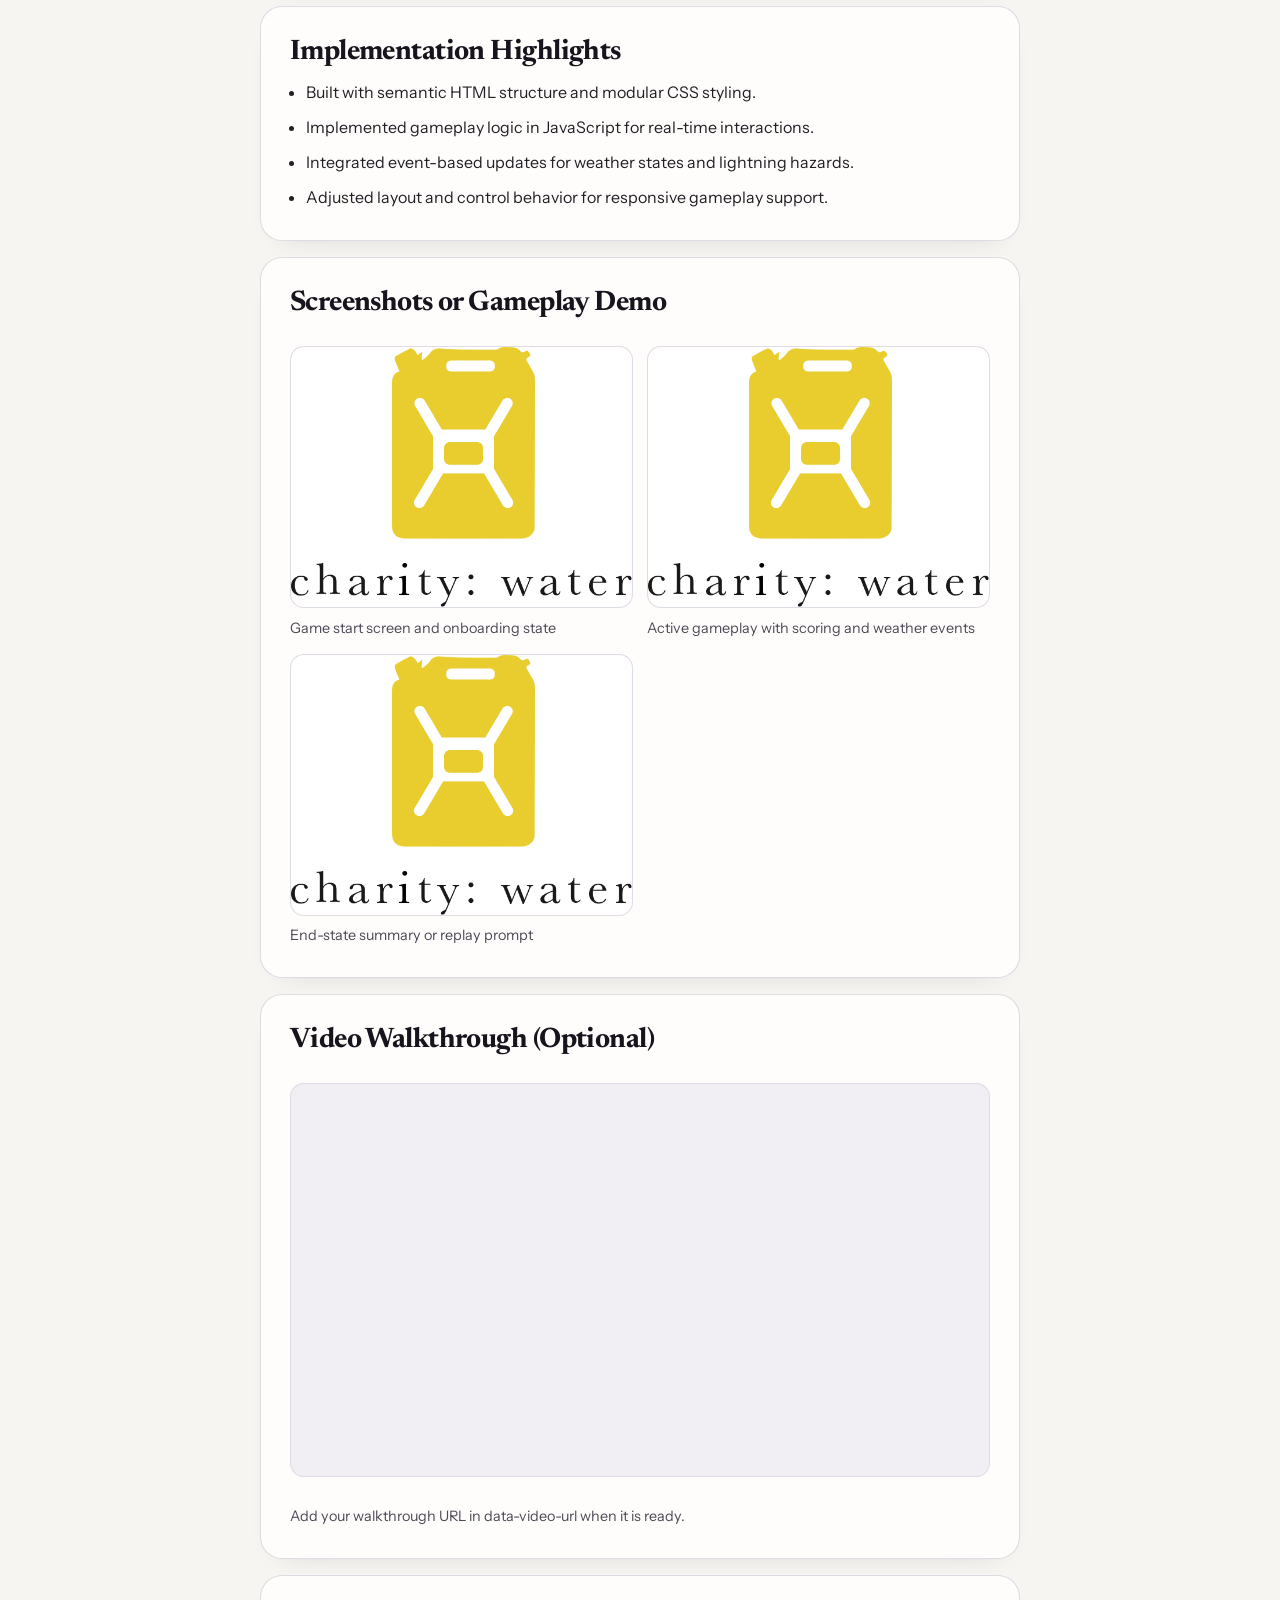
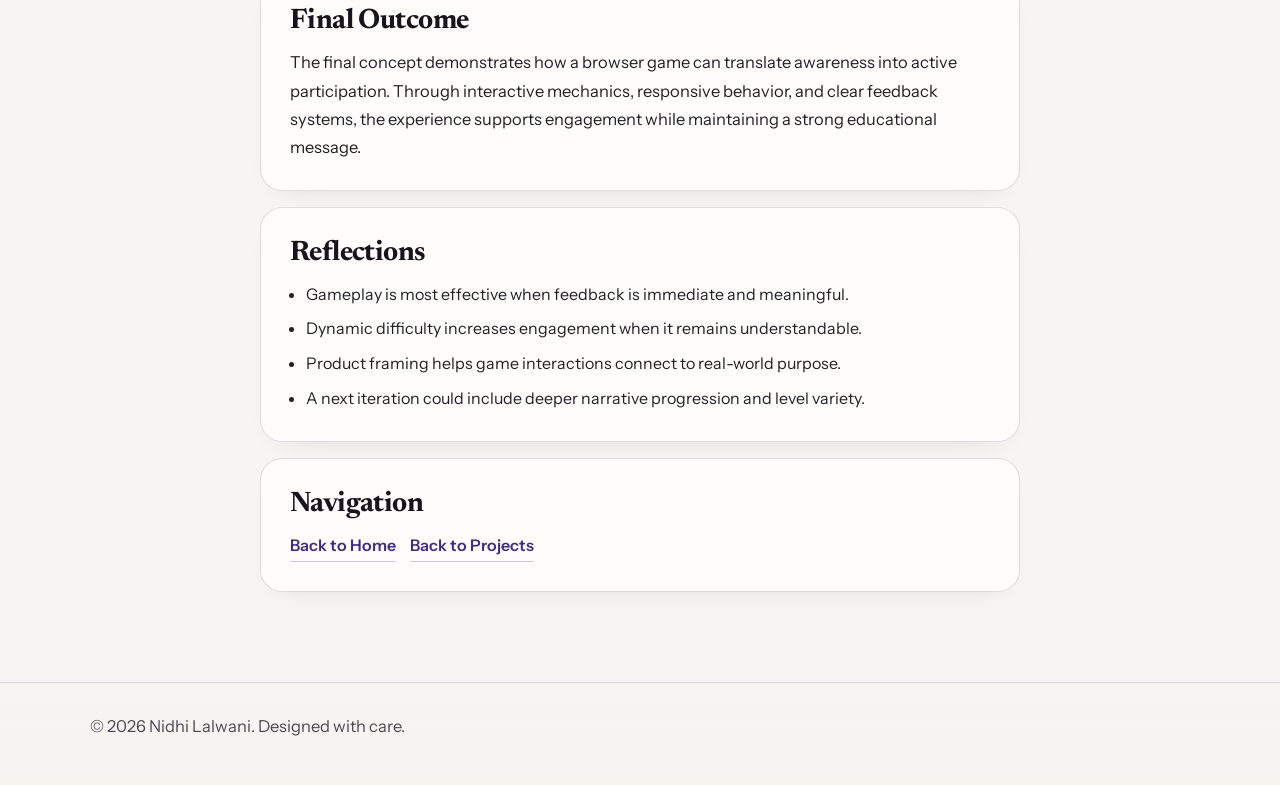
==== commit e403e64e: "Add project detail template and JavaScript functionality for dynamic content" ====
--- a/projects/drop-for-change.html
+++ b/projects/drop-for-change.html
@@ -3,35 +3,234 @@
 <head>
 	<meta charset="UTF-8" />
 	<meta name="viewport" content="width=device-width, initial-scale=1.0" />
-	<title>Drop for Change | Nidhi Lalwani</title>
+	<meta
+		name="description"
+		content="Drop for Change case study for a charity: water-inspired browser game focused on engagement, UX clarity, and front-end interaction design."
+	/>
+	<title>Drop for Change - Gamifying Clean Water Awareness | Nidhi Lalwani</title>
+	<link rel="preconnect" href="https://fonts.googleapis.com" />
+	<link rel="preconnect" href="https://fonts.gstatic.com" crossorigin />
+	<link
+		href="https://fonts.googleapis.com/css2?family=Instrument+Sans:wght@400;500;600;700&family=Newsreader:opsz,wght@6..72,500;6..72,700&display=swap"
+		rel="stylesheet"
+	/>
 	<link rel="stylesheet" href="../style.css" />
 </head>
-<body>
-	<header class="site-header">
+<body class="case-page">
+	<a class="skip-link" href="#main-content">Skip to main content</a>
+
+	<header class="site-header" id="top">
 		<div class="container nav-wrap">
 			<a class="brand" href="../index.html" aria-label="Nidhi Lalwani home">
 				<img
 					class="brand-mark"
-					src="../img/Screenshot%202025-05-29%20134319.png"
+					src="../img/logos/nidhi-logo.png"
 					alt="Nidhi Lalwani logo"
 				/>
 			</a>
-			<a class="text-link" href="../index.html#projects">Back to projects</a>
+			<nav class="site-nav" aria-label="Case study links">
+				<ul>
+					<li><a href="#overview">Overview</a></li>
+					<li><a href="#concept">Concept</a></li>
+					<li><a href="#mechanics">Mechanics</a></li>
+					<li><a href="#outcome">Outcome</a></li>
+				</ul>
+			</nav>
 		</div>
 	</header>
-	<main class="section">
-		<div class="container narrow">
-			<p class="eyebrow">Campaign Concept</p>
-			<h1>Drop for Change</h1>
-			<figure class="project-media">
-				<img
-					src="../img/cw_logo.png"
-					alt="Drop for Change project visual"
-				/>
-			</figure>
-			<p class="hero-copy">A gamified awareness campaign concept encouraging clean water action through playful interactions and simple progress cues.</p>
-			<p><a class="text-link" href="../index.html">Back to homepage</a></p>
+
+	<main id="main-content">
+		<section class="section case-hero">
+			<div class="container case-hero-grid">
+				<div class="case-card">
+					<p class="eyebrow">Gamified UX and Front-End Case Study</p>
+					<h1>Drop for Change - Gamifying Clean Water Awareness</h1>
+					<p class="case-subtitle">
+						A charity: water-inspired browser game built with HTML, CSS, and JavaScript to
+						turn clean water awareness into an interactive experience through gameplay,
+						scoring feedback, and environmental challenge events.
+					</p>
+					<div class="hero-actions">
+						<a class="btn btn-primary" href="#overview">Read Case Study</a>
+					</div>
+					<div class="case-action-group" aria-label="Project quick links">
+						<a class="btn btn-primary" href="#" data-optional-link="true" data-url="" hidden>Live Site</a>
+						<a class="btn btn-secondary" href="#" data-optional-link="true" data-url="" hidden>GitHub Repo</a>
+						<a class="btn btn-secondary" href="#" data-optional-link="true" data-url="" hidden>Watch Demo</a>
+						<a class="btn btn-secondary" href="#" data-optional-link="true" data-url="" hidden>Prototype</a>
+						<a class="btn btn-secondary" href="../index.html#projects">Back to Projects</a>
+					</div>
+				</div>
+
+				<aside class="case-card" aria-label="Project details">
+					<ul class="case-meta">
+						<li>
+							<strong>Project Type</strong>
+							<span>Interactive Browser Game</span>
+						</li>
+						<li>
+							<strong>Stack</strong>
+							<span>HTML, CSS, JavaScript</span>
+						</li>
+						<li>
+							<strong>Focus Areas</strong>
+							<span>Gameplay UX, Visual Feedback, Responsiveness, Engagement</span>
+						</li>
+					</ul>
+				</aside>
+			</div>
+		</section>
+
+		<section class="section" id="media">
+			<div class="container narrow case-layout">
+				<article class="case-card case-media-section">
+					<h2>Featured Visual</h2>
+					<figure class="featured-shot">
+						<img src="../img/projects/drop-for-change/drop-for-change-hero.png" alt="Featured hero image for Drop for Change" />
+						<figcaption>Game identity visual introducing the clean water awareness challenge.</figcaption>
+					</figure>
+				</article>
+			</div>
+		</section>
+
+		<section class="section" id="overview">
+			<div class="container narrow case-layout">
+				<article class="case-card">
+					<h2>Overview</h2>
+					<p>
+						Drop for Change is a web-based game concept designed to increase awareness of
+						clean water access through playful, goal-driven interaction. The project blends
+						product thinking, interaction design, and front-end implementation to make a
+						social issue more memorable and participatory.
+					</p>
+				</article>
+
+				<article class="case-card" id="problem">
+					<h2>Problem</h2>
+					<p>
+						Awareness campaigns can struggle to sustain user attention when information is
+						passive or text-heavy. The challenge was to create an experience that communicates
+						purpose while keeping users engaged long enough to build understanding and intent.
+					</p>
+				</article>
+
+				<article class="case-card" id="goals">
+					<h2>Goals</h2>
+					<ul class="case-list">
+						<li>Design an engaging game loop tied to clean water awareness.</li>
+						<li>Provide clear feedback so users understand progress and outcomes.</li>
+						<li>Keep controls and game states intuitive across device sizes.</li>
+						<li>Demonstrate end-to-end product and front-end execution.</li>
+					</ul>
+				</article>
+
+				<article class="case-card" id="concept">
+					<h2>Game Concept</h2>
+					<p>
+						The game frames clean water awareness through an action-based challenge where
+						players collect or protect key resources while navigating changing environmental
+						conditions. Progress, points, and challenge intensity work together to maintain
+						focus and reinforce purpose.
+					</p>
+				</article>
+
+				<article class="case-card" id="mechanics">
+					<h2>Gameplay Mechanics</h2>
+					<ul class="case-list">
+						<li><strong>Scoring System:</strong> Rewards task completion and sustained performance.</li>
+						<li><strong>Collision Detection:</strong> Adds challenge and consequence for mistimed actions.</li>
+						<li><strong>Weather Events:</strong> Storms and lightning introduce dynamic difficulty changes.</li>
+						<li><strong>Progress States:</strong> Signals round status and encourages replay behavior.</li>
+					</ul>
+				</article>
+
+				<article class="case-card" id="ux-feedback">
+					<h2>UX and Visual Feedback Decisions</h2>
+					<ul class="case-list">
+						<li>Used clear score and status placement for quick interpretation.</li>
+						<li>Added visual feedback for hits, misses, and environmental hazards.</li>
+						<li>Designed readable contrast and hierarchy to reduce gameplay confusion.</li>
+						<li>Balanced visual energy with clarity to support both fun and comprehension.</li>
+					</ul>
+				</article>
+
+				<article class="case-card" id="implementation">
+					<h2>Implementation Highlights</h2>
+					<ul class="case-list">
+						<li>Built with semantic HTML structure and modular CSS styling.</li>
+						<li>Implemented gameplay logic in JavaScript for real-time interactions.</li>
+						<li>Integrated event-based updates for weather states and lightning hazards.</li>
+						<li>Adjusted layout and control behavior for responsive gameplay support.</li>
+					</ul>
+				</article>
+
+				<article class="case-card case-media-section" id="screenshots">
+					<h2>Screenshots or Gameplay Demo</h2>
+					<div class="media-grid" aria-label="Project screenshots">
+						<figure class="shot">
+							<img src="../img/projects/drop-for-change/drop-for-change-hero.png" alt="Drop for Change screenshot 1" />
+							<figcaption>Game start screen and onboarding state</figcaption>
+						</figure>
+						<figure class="shot">
+							<img src="../img/projects/drop-for-change/drop-for-change-hero.png" alt="Drop for Change screenshot 2" />
+							<figcaption>Active gameplay with scoring and weather events</figcaption>
+						</figure>
+						<figure class="shot">
+							<img src="../img/projects/drop-for-change/drop-for-change-hero.png" alt="Drop for Change screenshot 3" />
+							<figcaption>End-state summary or replay prompt</figcaption>
+						</figure>
+					</div>
+				</article>
+
+				<article class="case-card case-media-section" id="video-walkthrough" data-video-section hidden>
+					<h2>Video Walkthrough (Optional)</h2>
+					<div class="video-embed">
+						<iframe
+							data-video-url=""
+							title="Drop for Change gameplay walkthrough video walkthrough"
+							loading="lazy"
+							allow="accelerometer; autoplay; clipboard-write; encrypted-media; gyroscope; picture-in-picture"
+							allowfullscreen
+						></iframe>
+					</div>
+					<p class="helper-note">Add your walkthrough URL in data-video-url when it is ready.</p>
+				</article>
+
+				<article class="case-card" id="outcome">
+					<h2>Final Outcome</h2>
+					<p>
+						The final concept demonstrates how a browser game can translate awareness into
+						active participation. Through interactive mechanics, responsive behavior, and
+						clear feedback systems, the experience supports engagement while maintaining a
+						strong educational message.
+					</p>
+				</article>
+
+				<article class="case-card" id="reflection">
+					<h2>Reflections</h2>
+					<ul class="case-list">
+						<li>Gameplay is most effective when feedback is immediate and meaningful.</li>
+						<li>Dynamic difficulty increases engagement when it remains understandable.</li>
+						<li>Product framing helps game interactions connect to real-world purpose.</li>
+						<li>A next iteration could include deeper narrative progression and level variety.</li>
+					</ul>
+				</article>
+				<article class="case-card" id="back-links">
+					<h2>Navigation</h2>
+					<div class="case-back-links">
+						<a class="text-link" href="../index.html">Back to Home</a>
+						<a class="text-link" href="../index.html#projects">Back to Projects</a>
+					</div>
+				</article>
+			</div>
+		</section>
+	</main>
+
+	<footer class="site-footer">
+		<div class="container">
+			<p>&copy; <span id="year"></span> Nidhi Lalwani. Designed with care.</p>
 		</div>
-	</main>
+	</footer>
+	<script src="project-page.js"></script>
 </body>
 </html>
--- a/style.css
+++ b/style.css
@@ -3,7 +3,7 @@
 	--surface: #fffdfb;
 	--surface-alt: #f3efea;
 	--text: #231f26;
-	--muted: #645f69;
+	--muted: #4f4957;
 	--line: #ddd7e1;
 	--brand: #5e4aa8;
 	--brand-strong: #402c86;
@@ -74,7 +74,7 @@
 
 a:focus-visible,
 button:focus-visible {
-	outline: 3px solid rgba(94, 74, 168, 0.35);
+	outline: 3px solid rgba(64, 44, 134, 0.55);
 	outline-offset: 3px;
 }
 
@@ -353,6 +353,10 @@
 	box-shadow: 0 18px 34px -24px rgba(35, 31, 38, 0.28);
 }
 
+.project-card-link:focus-visible {
+	outline-offset: 5px;
+}
+
 .project-media {
 	margin: 0;
 	display: flex;
@@ -453,6 +457,201 @@
 	transform: translateX(2px);
 }
 
+.case-hero {
+	padding-top: clamp(3.5rem, 6vw, 5rem);
+}
+
+.case-hero-grid {
+	display: grid;
+	grid-template-columns: minmax(0, 1.2fr) minmax(260px, 0.8fr);
+	gap: 1.25rem;
+}
+
+.case-subtitle {
+	font-size: 1.06rem;
+	color: var(--muted);
+	max-width: 58ch;
+}
+
+.case-action-group {
+	margin-top: 1rem;
+	display: flex;
+	flex-wrap: wrap;
+	gap: 0.65rem;
+	align-items: center;
+}
+
+.case-action-group .btn {
+	min-height: 44px;
+	padding: 0.62rem 0.95rem;
+	font-size: 0.92rem;
+	flex: 1 1 150px;
+}
+
+.case-action-group .btn[hidden] {
+	display: none;
+}
+
+.case-action-group .btn:last-child {
+	flex-basis: 190px;
+}
+
+.case-card {
+	background: var(--surface);
+	border: 1px solid rgba(221, 215, 225, 0.92);
+	border-radius: var(--radius);
+	padding: clamp(1.2rem, 2.3vw, 1.8rem);
+	box-shadow: 0 12px 28px -24px rgba(35, 31, 38, 0.28);
+}
+
+.case-meta {
+	margin: 0;
+	padding: 0;
+	list-style: none;
+	display: grid;
+	gap: 0.9rem;
+}
+
+.case-meta strong {
+	display: block;
+	font-size: 0.82rem;
+	text-transform: uppercase;
+	letter-spacing: 0.08em;
+	color: var(--muted);
+	margin-bottom: 0.2rem;
+}
+
+.case-meta span {
+	font-size: 0.96rem;
+}
+
+.case-layout {
+	display: grid;
+	gap: 1rem;
+}
+
+.case-layout .case-card h2 {
+	margin-bottom: 0.7rem;
+}
+
+.case-layout .case-card p:last-child,
+.case-layout .case-card ul:last-child {
+	margin-bottom: 0;
+}
+
+.case-list {
+	margin: 0;
+	padding-left: 1rem;
+	display: grid;
+	gap: 0.45rem;
+}
+
+.case-media-section {
+	display: grid;
+	gap: 1rem;
+}
+
+.featured-shot {
+	margin: 0;
+	padding: clamp(0.55rem, 1.5vw, 0.9rem);
+	border-radius: calc(var(--radius) - 4px);
+	border: 1px solid rgba(221, 215, 225, 0.9);
+	background: linear-gradient(180deg, rgba(94, 74, 168, 0.08), rgba(94, 74, 168, 0.02));
+}
+
+.featured-shot img {
+	width: 100%;
+	height: auto;
+	display: block;
+	max-height: clamp(260px, 52vw, 520px);
+	object-fit: contain;
+	border-radius: 14px;
+	background: #ffffff;
+	border: 1px solid rgba(221, 215, 225, 0.82);
+}
+
+.featured-shot figcaption {
+	margin-top: 0.6rem;
+	font-size: 0.94rem;
+	color: var(--muted);
+}
+
+.media-grid {
+	display: grid;
+	grid-template-columns: repeat(auto-fit, minmax(230px, 1fr));
+	gap: 0.85rem;
+}
+
+.shot {
+	margin: 0;
+}
+
+.shot img {
+	width: 100%;
+	height: auto;
+	display: block;
+	border-radius: 14px;
+	border: 1px solid rgba(221, 215, 225, 0.9);
+	background: #ffffff;
+}
+
+.shot figcaption {
+	margin-top: 0.45rem;
+	font-size: 0.9rem;
+	color: var(--muted);
+}
+
+.video-embed {
+	position: relative;
+	aspect-ratio: 16 / 9;
+	border-radius: 14px;
+	overflow: hidden;
+	border: 1px solid rgba(221, 215, 225, 0.9);
+	background: rgba(94, 74, 168, 0.08);
+}
+
+.video-embed iframe {
+	width: 100%;
+	height: 100%;
+	border: 0;
+}
+
+.case-cta-row {
+	display: flex;
+	flex-wrap: wrap;
+	gap: 0.75rem;
+}
+
+.case-cta-row .btn[hidden] {
+	display: none;
+}
+
+.case-back-links {
+	display: flex;
+	flex-wrap: wrap;
+	gap: 0.9rem;
+}
+
+.helper-note {
+	margin-top: 0.7rem;
+	font-size: 0.9rem;
+	color: var(--muted);
+}
+
+@media (prefers-reduced-motion: reduce) {
+	html {
+		scroll-behavior: auto;
+	}
+
+	*,
+	*::before,
+	*::after {
+		animation-duration: 0.01ms !important;
+		animation-iteration-count: 1 !important;
+		transition-duration: 0.01ms !important;
+	}
+}
+
 .chip-group {
 	display: flex;
 	flex-wrap: wrap;
@@ -514,6 +713,10 @@
 
 @media (max-width: 900px) {
 	.hero-grid {
+		grid-template-columns: 1fr;
+	}
+
+	.case-hero-grid {
 		grid-template-columns: 1fr;
 	}
 
@@ -577,6 +780,26 @@
 		display: block;
 	}
 
+	.case-page .site-nav {
+		position: static;
+		width: auto;
+		border: 0;
+		box-shadow: none;
+		padding: 0;
+		display: block;
+		background: transparent;
+	}
+
+	.case-page .site-nav ul {
+		flex-direction: row;
+		gap: 1rem;
+	}
+
+	.case-page .site-nav a {
+		display: inline-flex;
+		padding: 0.25rem 0;
+	}
+
 	.hero {
 		padding-top: 3.75rem;
 	}
@@ -586,6 +809,11 @@
 		align-items: stretch;
 	}
 
+	.case-action-group {
+		flex-direction: column;
+		align-items: stretch;
+	}
+
 	.btn {
 		width: 100%;
 	}
